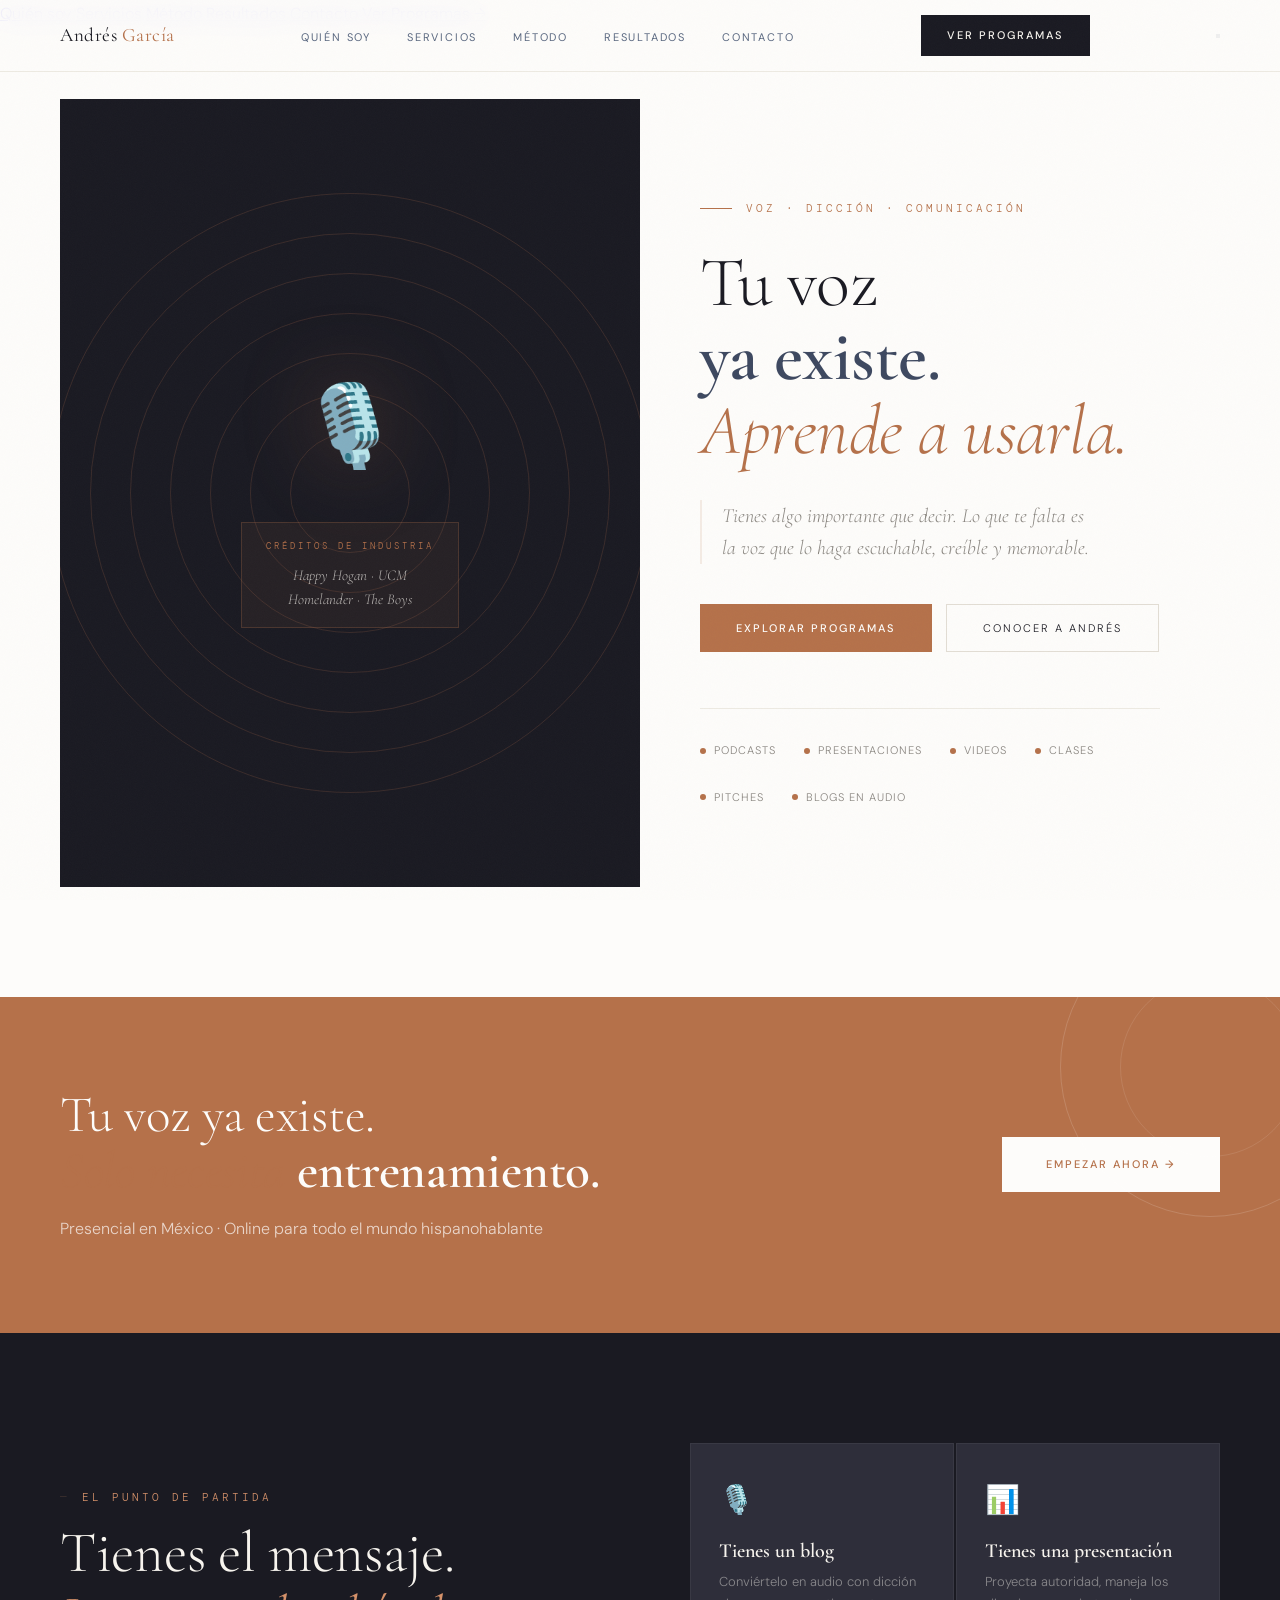
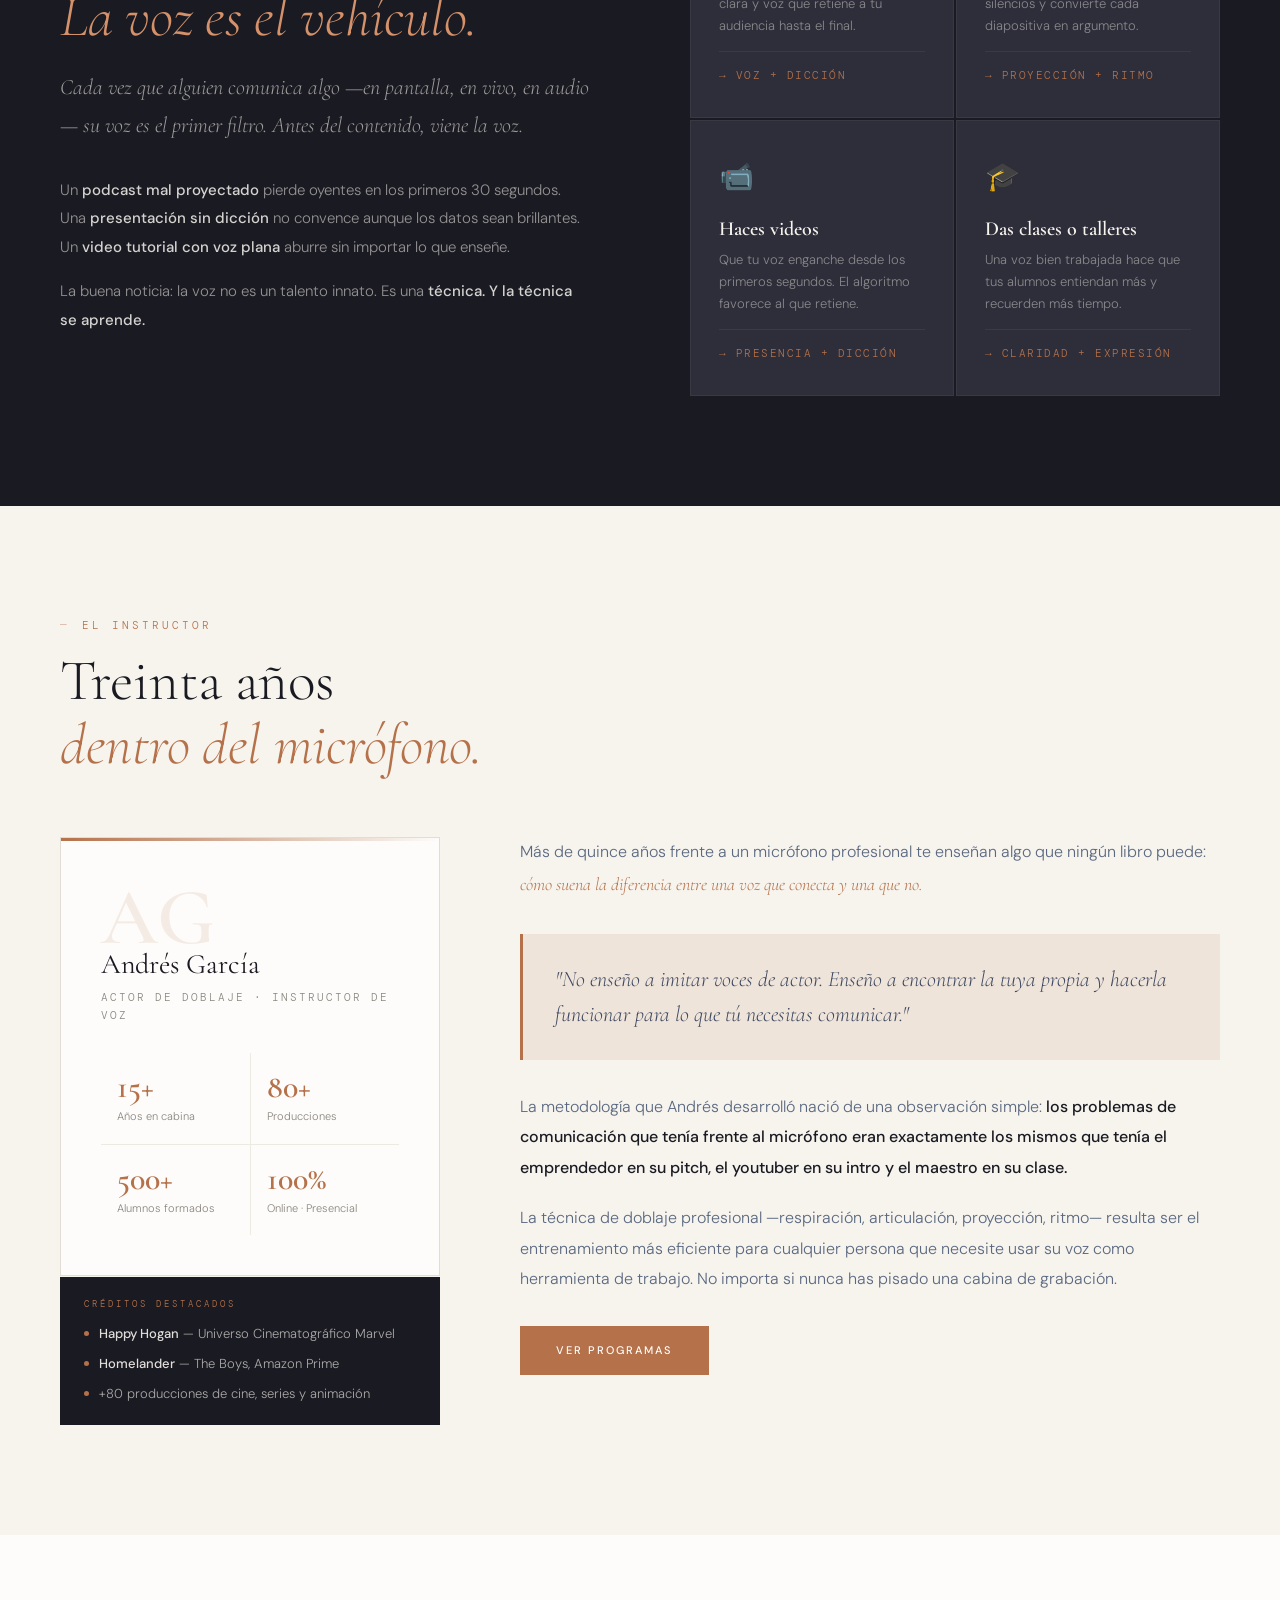
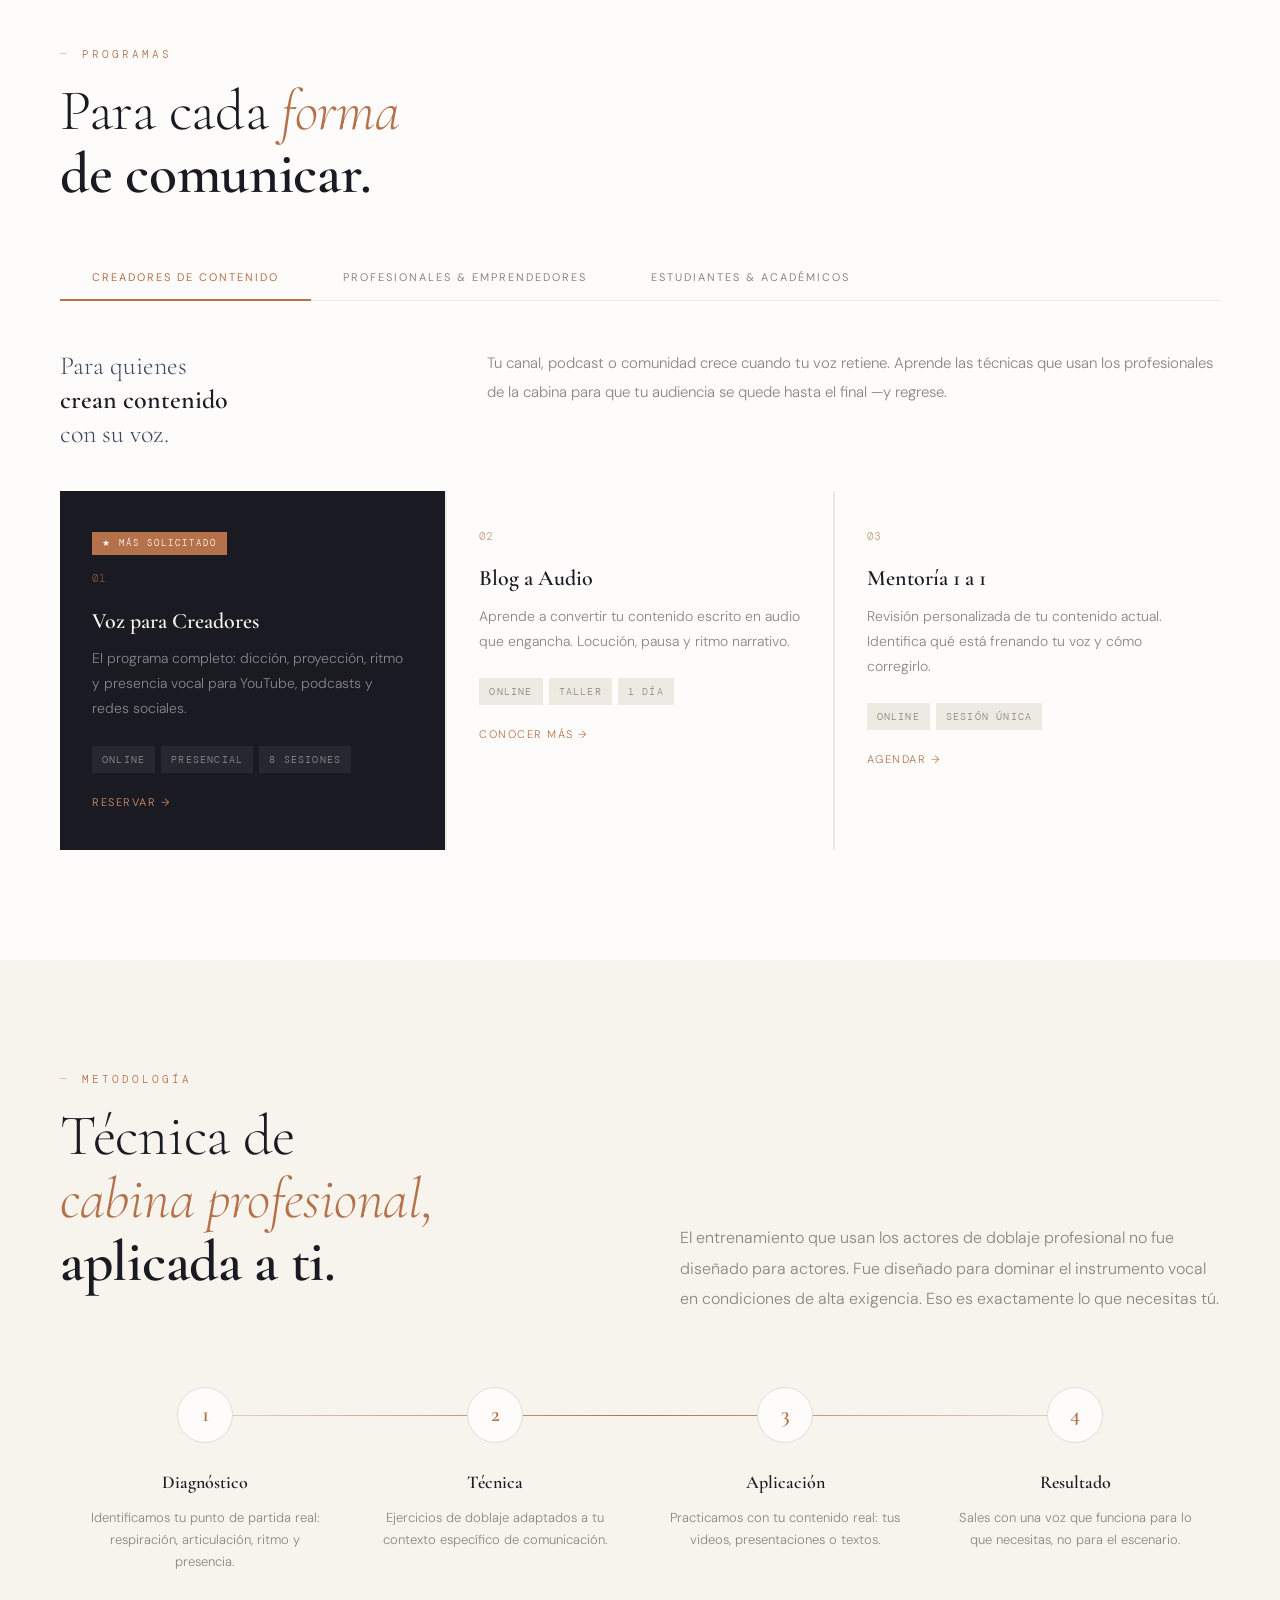
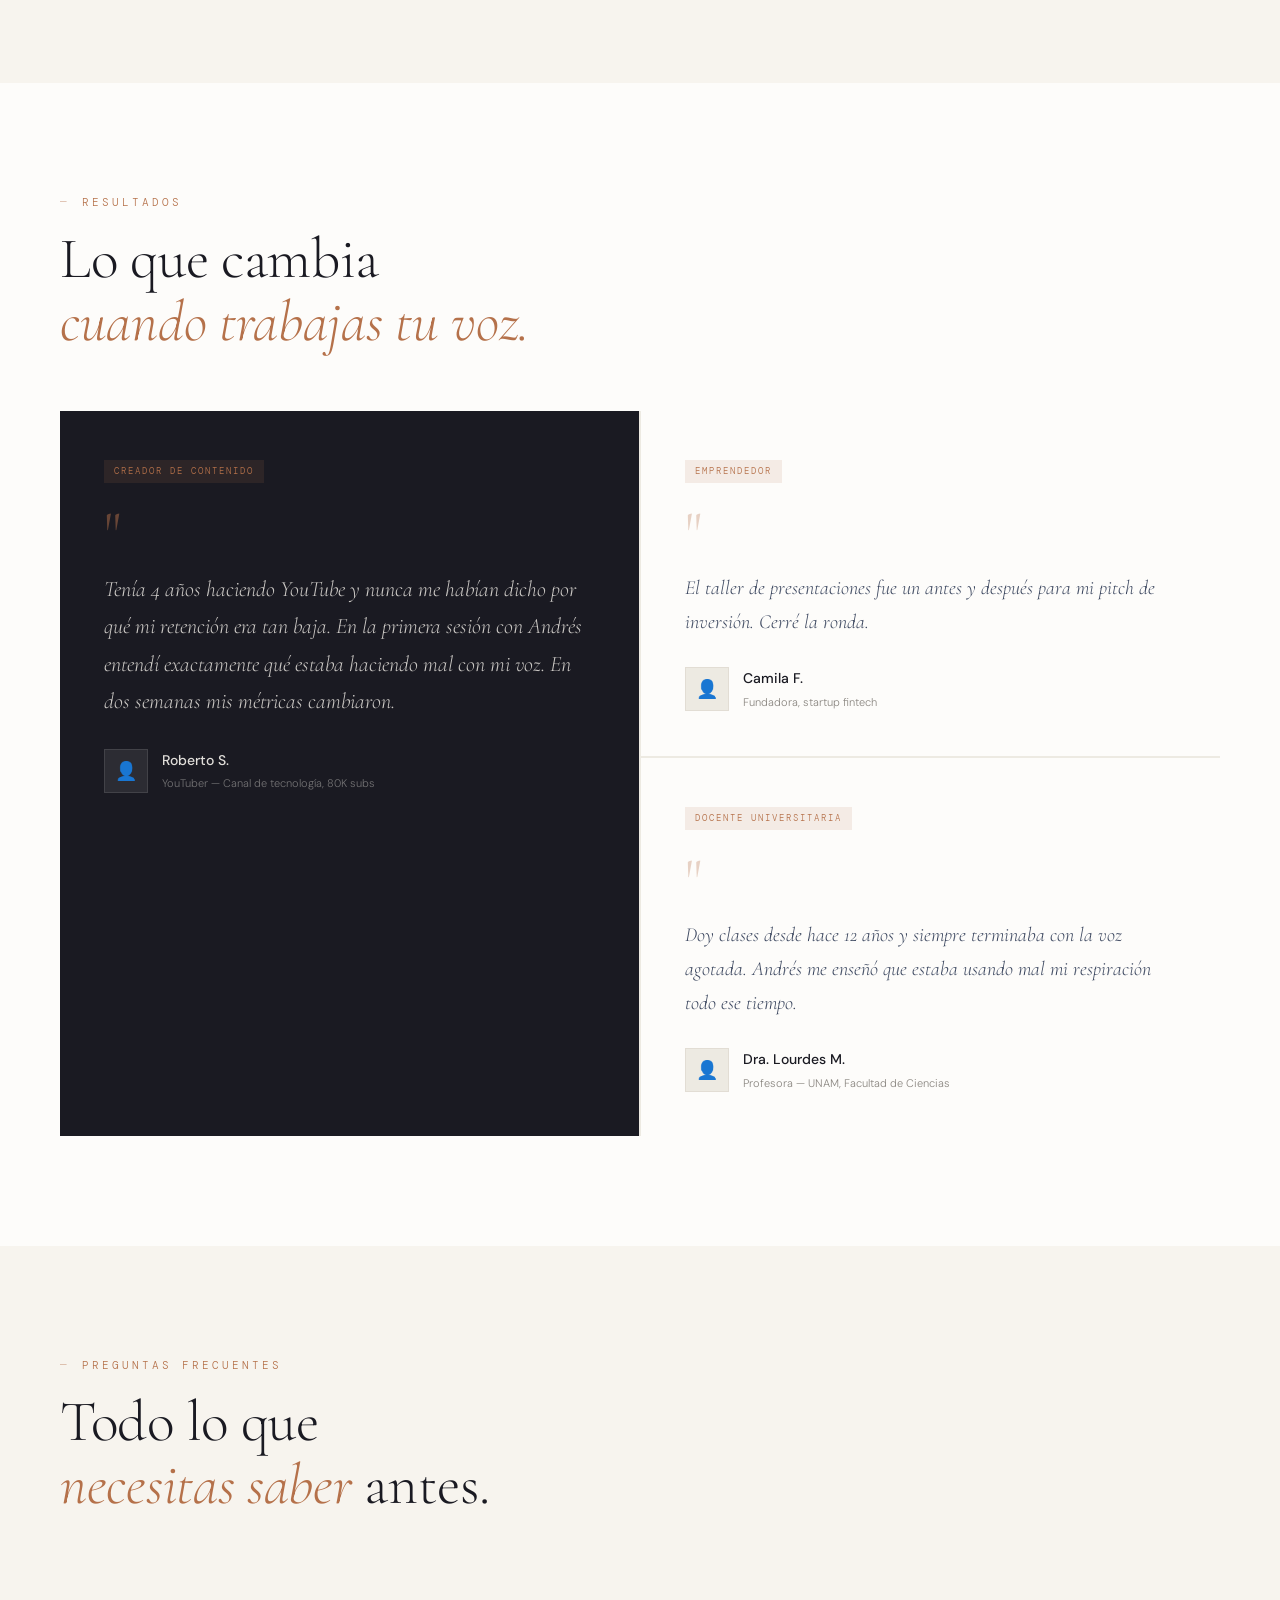
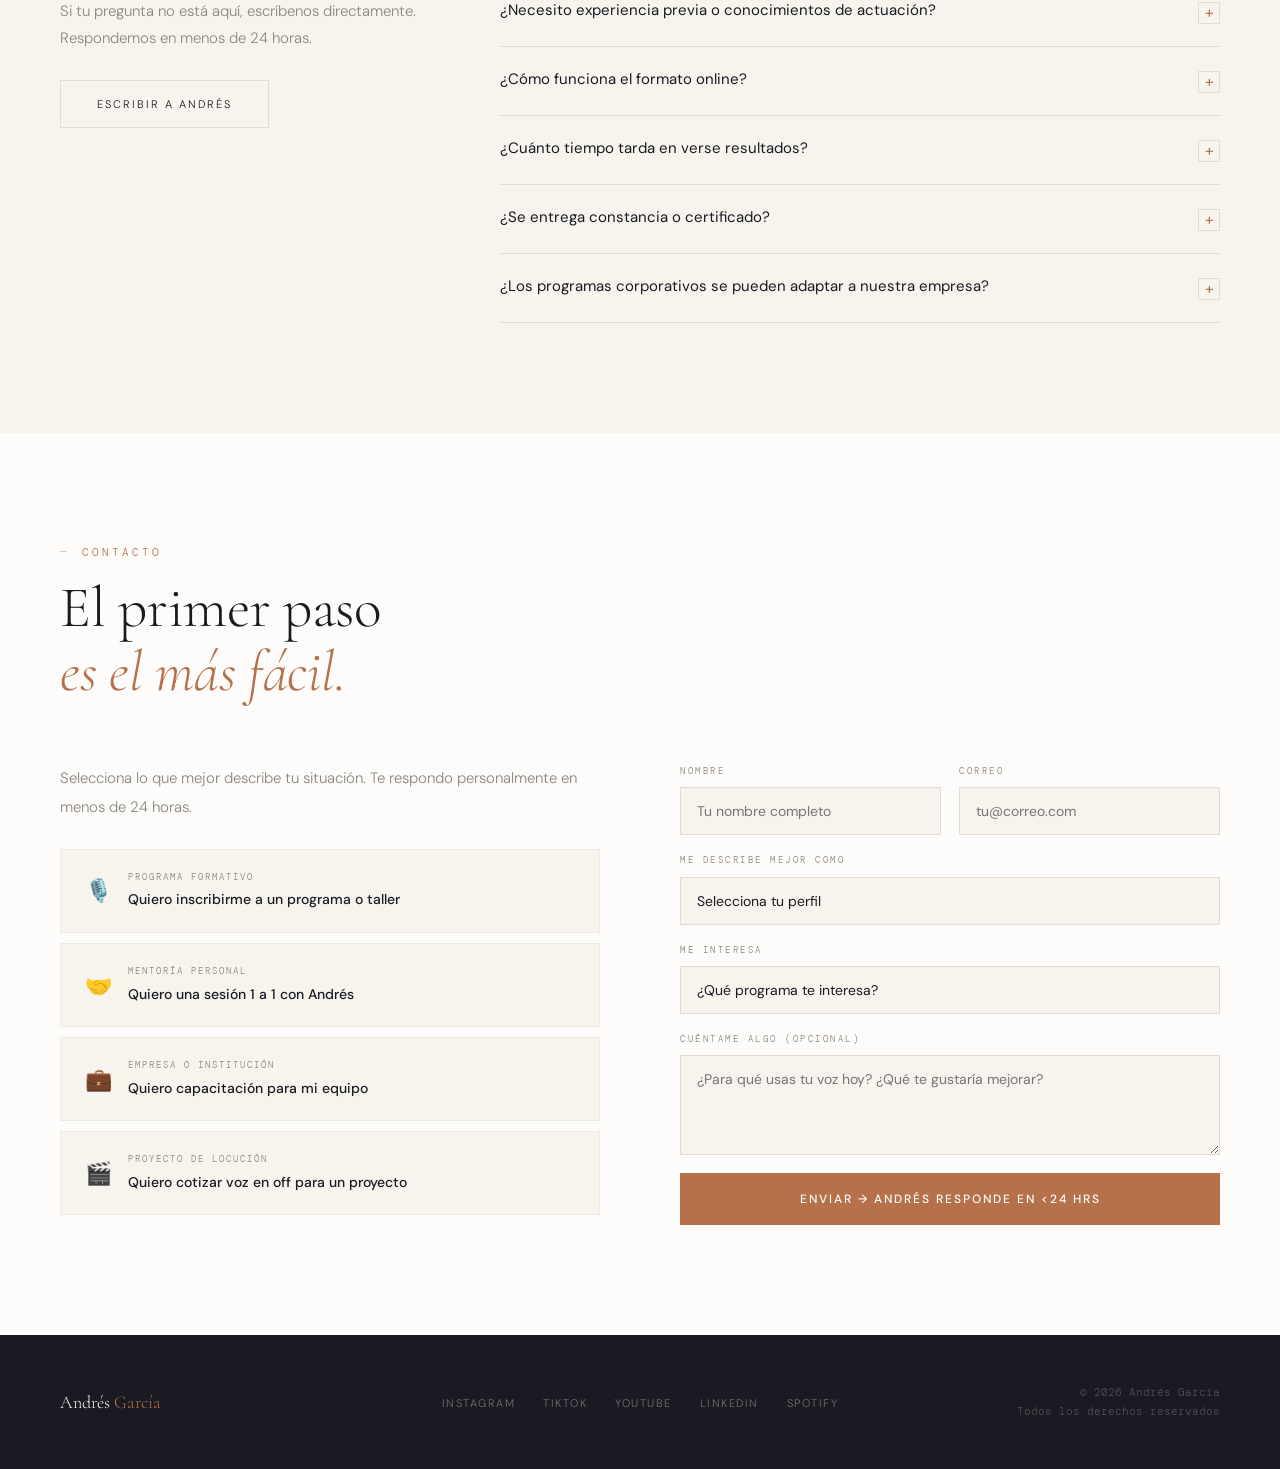
==== index.html @ 5f476f8a "Initial commit: basic structure for AG-Studio" ====
<!DOCTYPE html>
<html lang="es">
<head>
    <meta charset="UTF-8">
    <meta name="viewport" content="width=device-width, initial-scale=1.0">
    <title>Andrés García — Voz & Comunicación</title>
    <link rel="preconnect" href="https://fonts.googleapis.com">
    <link rel="stylesheet" href="Style/style.css">
    <link href="https://fonts.googleapis.com/css2?family=Cormorant+Garamond:ital,wght@0,300;0,400;0,600;1,300;1,400&family=DM+Sans:wght@300;400;500&family=DM+Mono:wght@400&display=swap" rel="stylesheet">
</head>
<body>

<!-- NAV -->
<nav id="main-nav">
  <a href="#" class="nav-name">Andrés <span>García</span></a>
  <ul class="nav-links">
    <li><a href="#quien">Quién soy</a></li>
    <li><a href="#servicios">Servicios</a></li>
    <li><a href="#metodo">Método</a></li>
    <li><a href="#testimonios">Resultados</a></li>
    <li><a href="#contacto">Contacto</a></li>
  </ul>
  <a href="#servicios" class="nav-cta">Ver Programas</a>
  <button class="nav-hamburger" id="hamburger" aria-label="Menú" onclick="toggleMenu()">
    <span></span><span></span><span></span>
  </button>
</nav>

<!-- MOBILE MENU -->
<div class="mobile-menu" id="mobile-menu">
  <a href="#quien"       onclick="closeMenu()">Quién soy</a>
  <a href="#servicios"   onclick="closeMenu()">Servicios</a>
  <a href="#metodo"      onclick="closeMenu()">Método</a>
  <a href="#testimonios" onclick="closeMenu()">Resultados</a>
  <a href="#contacto"    onclick="closeMenu()">Contacto</a>
  <a href="#servicios" class="m-cta" onclick="closeMenu()">Ver Programas →</a>
</div>

<!-- HERO -->
<section id="hero">
    <div class="hero-right">
        <div class="arc-container" id="arcs"></div>
        <div class="hero-mic">
            <span class="mic-symbol">🎙️</span>
            <div class="hero-credential">
                <span class="cred-label">Créditos de industria</span>
                <div class="cred-names">
                    Happy Hogan · UCM<br>
                    Homelander · The Boys
                </div>
            </div>
        </div>
    </div>
    
    <div class="hero-left">
      <div class="hero-eyebrow">Voz · Dicción · Comunicación</div>
      <h1>
        Tu voz<br>
        <strong>ya existe.</strong>
        <em>Aprende a usarla.</em>
      </h1>
      <p class="hero-tagline">
        Tienes algo importante que decir. Lo que te falta es la voz que lo haga escuchable, creíble y memorable.
      </p>
      <div class="hero-btns">
        <a href="#servicios" class="btn-primary">Explorar Programas</a>
        <a href="#quien" class="btn-outline">Conocer a Andrés</a>
      </div>
      <div class="use-strip">
        <div class="use-item"><div class="use-dot"></div><span class="use-text">Podcasts</span></div>
        <div class="use-item"><div class="use-dot"></div><span class="use-text">Presentaciones</span></div>
        <div class="use-item"><div class="use-dot"></div><span class="use-text">Videos</span></div>
        <div class="use-item"><div class="use-dot"></div><span class="use-text">Clases</span></div>
        <div class="use-item"><div class="use-dot"></div><span class="use-text">Pitches</span></div>
        <div class="use-item"><div class="use-dot"></div><span class="use-text">Blogs en audio</span></div>
      </div>
    </div>
</section>

<!-- CTA BAND -->
<div id="cta-band">
  <div class="cta-text">
    <h2>Tu voz ya existe.<br><em>Solo necesita</em> <strong>entrenamiento.</strong></h2>
    <p>Presencial en México · Online para todo el mundo hispanohablante</p>
  </div>
  <a href="#contacto" class="btn-white">Empezar Ahora →</a>
</div>

<!-- EL PROBLEMA -->
<section id="problema" class="reveal">
  <div>
    <div class="s-tag">El punto de partida</div>
    <h2>Tienes el mensaje.<br><em>La voz es el vehículo.</em></h2>
    <p class="problema-intro">Cada vez que alguien comunica algo —en pantalla, en vivo, en audio— su voz es el primer filtro. Antes del contenido, viene la voz.</p>
    <p class="problema-p">Un <strong>podcast mal proyectado</strong> pierde oyentes en los primeros 30 segundos. Una <strong>presentación sin dicción</strong> no convence aunque los datos sean brillantes. Un <strong>video tutorial con voz plana</strong> aburre sin importar lo que enseñe.</p>
    <p class="problema-p">La buena noticia: la voz no es un talento innato. Es una <strong>técnica. Y la técnica se aprende.</strong></p>
  </div>
  <div class="use-cases-grid">
    <div class="use-case">
      <span class="uc-icon">🎙️</span>
      <div class="uc-title">Tienes un blog</div>
      <p class="uc-desc">Conviértelo en audio con dicción clara y voz que retiene a tu audiencia hasta el final.</p>
      <div class="uc-need">→ Voz + Dicción</div>
    </div>
    <div class="use-case">
      <span class="uc-icon">📊</span>
      <div class="uc-title">Tienes una presentación</div>
      <p class="uc-desc">Proyecta autoridad, maneja los silencios y convierte cada diapositiva en argumento.</p>
      <div class="uc-need">→ Proyección + Ritmo</div>
    </div>
    <div class="use-case">
      <span class="uc-icon">📹</span>
      <div class="uc-title">Haces videos</div>
      <p class="uc-desc">Que tu voz enganche desde los primeros segundos. El algoritmo favorece al que retiene.</p>
      <div class="uc-need">→ Presencia + Dicción</div>
    </div>
    <div class="use-case">
      <span class="uc-icon">🎓</span>
      <div class="uc-title">Das clases o talleres</div>
      <p class="uc-desc">Una voz bien trabajada hace que tus alumnos entiendan más y recuerden más tiempo.</p>
      <div class="uc-need">→ Claridad + Expresión</div>
    </div>
  </div>
</section>

<!-- QUIÉN ES -->
<section id="quien" class="reveal">
  <div class="s-tag">El instructor</div>
  <h2>Treinta años<br><em>dentro del micrófono.</em></h2>
  <div class="quien-grid">
    <div>
      <div class="quien-card">
        <div class="quien-initial">AG</div>
        <div class="quien-name">Andrés García</div>
        <div class="quien-title">Actor de Doblaje · Instructor de Voz</div>
        <div class="quien-stats">
          <div class="qs">
            <div class="qs-num">15+</div>
            <div class="qs-label">Años en cabina</div>
          </div>
          <div class="qs">
            <div class="qs-num">80+</div>
            <div class="qs-label">Producciones</div>
          </div>
          <div class="qs">
            <div class="qs-num">500+</div>
            <div class="qs-label">Alumnos formados</div>
          </div>
          <div class="qs">
            <div class="qs-num">100%</div>
            <div class="qs-label">Online · Presencial</div>
          </div>
        </div>
      </div>
      <div class="cred-box">
        <div class="cb-label">Créditos destacados</div>
        <div class="cb-items">
          <div class="cb-item">
            <div class="cb-dot"></div>
            <div class="cb-text"><strong>Happy Hogan</strong> — Universo Cinematográfico Marvel</div>
          </div>
          <div class="cb-item">
            <div class="cb-dot"></div>
            <div class="cb-text"><strong>Homelander</strong> — The Boys, Amazon Prime</div>
          </div>
          <div class="cb-item">
            <div class="cb-dot"></div>
            <div class="cb-text">+80 producciones de cine, series y animación</div>
          </div>
        </div>
      </div>
    </div>

    <div class="quien-bio">
      <p>
        Más de quince años frente a un micrófono profesional te enseñan algo que ningún libro puede: <em>cómo suena la diferencia entre una voz que conecta y una que no.</em>
      </p>
      <div class="quien-pull">
        "No enseño a imitar voces de actor. Enseño a encontrar la tuya propia y hacerla funcionar para lo que tú necesitas comunicar."
      </div>
      <p>
        La metodología que Andrés desarrolló nació de una observación simple: <strong>los problemas de comunicación que tenía frente al micrófono eran exactamente los mismos que tenía el emprendedor en su pitch, el youtuber en su intro y el maestro en su clase.</strong>
      </p>
      <p>
        La técnica de doblaje profesional —respiración, articulación, proyección, ritmo— resulta ser el entrenamiento más eficiente para cualquier persona que necesite usar su voz como herramienta de trabajo. No importa si nunca has pisado una cabina de grabación.
      </p>
      <a href="#servicios" class="btn-primary" style="margin-top:12px;">Ver Programas</a>
    </div>
  </div>
</section>

<!-- SERVICIOS -->
<section id="servicios" class="reveal">
  <div class="s-tag">Programas</div>
  <h2>Para cada <em>forma</em><br><strong>de comunicar.</strong></h2>

  <div class="audience-nav">
    <button class="an-btn active" onclick="switchAudience('creadores', this)">Creadores de Contenido</button>
    <button class="an-btn" onclick="switchAudience('profesionales', this)">Profesionales &amp; Emprendedores</button>
    <button class="an-btn" onclick="switchAudience('academicos', this)">Estudiantes &amp; Académicos</button>
  </div>

  <!-- CREADORES -->
  <div class="audience-panel active" id="panel-creadores">
    <div class="panel-intro">
      <div class="pi-head">Para quienes<br><strong>crean contenido</strong><br>con su voz.</div>
      <p class="pi-desc">Tu canal, podcast o comunidad crece cuando tu voz retiene. Aprende las técnicas que usan los profesionales de la cabina para que tu audiencia se quede hasta el final —y regrese.</p>
    </div>
    <div class="services-grid">
      <div class="svc-card featured">
        <div class="svc-badge">★ Más solicitado</div>
        <div class="svc-num">01</div>
        <div class="svc-name">Voz para Creadores</div>
        <p class="svc-desc">El programa completo: dicción, proyección, ritmo y presencia vocal para YouTube, podcasts y redes sociales.</p>
        <div class="svc-tags">
          <span class="svc-tag">Online</span>
          <span class="svc-tag">Presencial</span>
          <span class="svc-tag">8 sesiones</span>
        </div>
        <a href="#contacto" class="svc-link">Reservar →</a>
      </div>
      <div class="svc-card">
        <div class="svc-num">02</div>
        <div class="svc-name">Blog a Audio</div>
        <p class="svc-desc">Aprende a convertir tu contenido escrito en audio que engancha. Locución, pausa y ritmo narrativo.</p>
        <div class="svc-tags">
          <span class="svc-tag">Online</span>
          <span class="svc-tag">Taller</span>
          <span class="svc-tag">1 día</span>
        </div>
        <a href="#contacto" class="svc-link">Conocer más →</a>
      </div>
      <div class="svc-card">
        <div class="svc-num">03</div>
        <div class="svc-name">Mentoría 1 a 1</div>
        <p class="svc-desc">Revisión personalizada de tu contenido actual. Identifica qué está frenando tu voz y cómo corregirlo.</p>
        <div class="svc-tags">
          <span class="svc-tag">Online</span>
          <span class="svc-tag">Sesión única</span>
        </div>
        <a href="#contacto" class="svc-link">Agendar →</a>
      </div>
    </div>
  </div>

  <!-- PROFESIONALES -->
  <div class="audience-panel" id="panel-profesionales">
    <div class="panel-intro">
      <div class="pi-head">Para quienes<br><strong>venden, presentan</strong><br>y lideran.</div>
      <p class="pi-desc">Tu voz es tu marca personal más poderosa. En un pitch, una negociación o una presentación de alto impacto, la forma en que suenas puede ser tan decisiva como lo que dices.</p>
    </div>
    <div class="services-grid">
      <div class="svc-card featured">
        <div class="svc-badge">★ Más solicitado</div>
        <div class="svc-num">01</div>
        <div class="svc-name">Voz de Impacto</div>
        <p class="svc-desc">Presentaciones, pitches y negociaciones. Autoridad, claridad y persuasión vocal para profesionistas.</p>
        <div class="svc-tags">
          <span class="svc-tag">Online</span>
          <span class="svc-tag">Presencial</span>
          <span class="svc-tag">6 sesiones</span>
        </div>
        <a href="#contacto" class="svc-link">Reservar →</a>
      </div>
      <div class="svc-card">
        <div class="svc-num">02</div>
        <div class="svc-name">Capacitación Corporativa</div>
        <p class="svc-desc">Talleres para equipos de ventas, liderazgo o atención a clientes. Formato personalizado por empresa.</p>
        <div class="svc-tags">
          <span class="svc-tag">Presencial</span>
          <span class="svc-tag">Equipos</span>
          <span class="svc-tag">A la medida</span>
        </div>
        <a href="#contacto" class="svc-link">Cotizar →</a>
      </div>
      <div class="svc-card">
        <div class="svc-num">03</div>
        <div class="svc-name">Mentoría Ejecutiva</div>
        <p class="svc-desc">Sesiones privadas para refinar tu presencia vocal en entornos de alta exigencia profesional.</p>
        <div class="svc-tags">
          <span class="svc-tag">Online</span>
          <span class="svc-tag">Presencial</span>
          <span class="svc-tag">Personalizado</span>
        </div>
        <a href="#contacto" class="svc-link">Agendar →</a>
      </div>
    </div>
  </div>

  <!-- ACADÉMICOS -->
  <div class="audience-panel" id="panel-academicos">
    <div class="panel-intro">
      <div class="pi-head">Para quienes<br><strong>enseñan, exponen</strong><br>y aprenden.</div>
      <p class="pi-desc">Que tu voz trabaje a tu favor cuando presentas una tesis, das una clase o defiendes un proyecto. La claridad vocal no es un accesorio —es parte de tu argumento.</p>
    </div>
    <div class="services-grid">
      <div class="svc-card featured">
        <div class="svc-badge">★ Más solicitado</div>
        <div class="svc-num">01</div>
        <div class="svc-name">Voz para Exposiciones</div>
        <p class="svc-desc">Dicción, ritmo y manejo del nerviosismo escénico. Para estudiantes que necesitan sonar tan bien como piensan.</p>
        <div class="svc-tags">
          <span class="svc-tag">Online</span>
          <span class="svc-tag">Taller</span>
          <span class="svc-tag">Intensivo</span>
        </div>
        <a href="#contacto" class="svc-link">Reservar →</a>
      </div>
      <div class="svc-card">
        <div class="svc-num">02</div>
        <div class="svc-name">Voz Docente</div>
        <p class="svc-desc">Para maestros y profesores que quieren mantener la atención del grupo con menos esfuerzo vocal.</p>
        <div class="svc-tags">
          <span class="svc-tag">Online</span>
          <span class="svc-tag">Presencial</span>
          <span class="svc-tag">4 sesiones</span>
        </div>
        <a href="#contacto" class="svc-link">Conocer más →</a>
      </div>
      <div class="svc-card">
        <div class="svc-num">03</div>
        <div class="svc-name">Mentoría de Tesis</div>
        <p class="svc-desc">Preparación específica para la defensa oral de tu trabajo. Una sesión enfocada antes del gran día.</p>
        <div class="svc-tags">
          <span class="svc-tag">Online</span>
          <span class="svc-tag">Sesión única</span>
        </div>
        <a href="#contacto" class="svc-link">Agendar →</a>
      </div>
    </div>
  </div>
</section>

<!-- MÉTODO -->
<section id="metodo" class="reveal">
  <div class="metodo-intro">
    <div>
      <div class="s-tag">Metodología</div>
      <h2>Técnica de<br><em>cabina profesional,</em><br><strong>aplicada a ti.</strong></h2>
    </div>
    <p class="metodo-desc">El entrenamiento que usan los actores de doblaje profesional no fue diseñado para actores. Fue diseñado para dominar el instrumento vocal en condiciones de alta exigencia. Eso es exactamente lo que necesitas tú.</p>
  </div>
  <div class="steps-row">
    <div class="step">
      <div class="step-num">1</div>
      <div class="step-title">Diagnóstico</div>
      <p class="step-desc">Identificamos tu punto de partida real: respiración, articulación, ritmo y presencia.</p>
    </div>
    <div class="step">
      <div class="step-num">2</div>
      <div class="step-title">Técnica</div>
      <p class="step-desc">Ejercicios de doblaje adaptados a tu contexto específico de comunicación.</p>
    </div>
    <div class="step">
      <div class="step-num">3</div>
      <div class="step-title">Aplicación</div>
      <p class="step-desc">Practicamos con tu contenido real: tus videos, presentaciones o textos.</p>
    </div>
    <div class="step">
      <div class="step-num">4</div>
      <div class="step-title">Resultado</div>
      <p class="step-desc">Sales con una voz que funciona para lo que necesitas, no para el escenario.</p>
    </div>
  </div>
</section>

<!-- TESTIMONIOS -->
<section id="testimonios" class="reveal">
  <div class="s-tag">Resultados</div>
  <h2>Lo que cambia<br><em>cuando trabajas tu voz.</em></h2>
  <div class="testi-layout">
    <div class="testi-card">
      <span class="testi-context">Creador de contenido</span>
      <div class="testi-mark">"</div>
      <p class="testi-q">Tenía 4 años haciendo YouTube y nunca me habían dicho por qué mi retención era tan baja. En la primera sesión con Andrés entendí exactamente qué estaba haciendo mal con mi voz. En dos semanas mis métricas cambiaron.</p>
      <div class="testi-author">
        <div class="testi-av">👤</div>
        <div>
          <div class="testi-name">Roberto S.</div>
          <div class="testi-role">YouTuber — Canal de tecnología, 80K subs</div>
        </div>
      </div>
    </div>
    <div class="testi-card">
      <span class="testi-context">Emprendedor</span>
      <div class="testi-mark">"</div>
      <p class="testi-q">El taller de presentaciones fue un antes y después para mi pitch de inversión. Cerré la ronda.</p>
      <div class="testi-author">
        <div class="testi-av">👤</div>
        <div>
          <div class="testi-name">Camila F.</div>
          <div class="testi-role">Fundadora, startup fintech</div>
        </div>
      </div>
    </div>
    <div class="testi-card">
      <span class="testi-context">Docente universitaria</span>
      <div class="testi-mark">"</div>
      <p class="testi-q">Doy clases desde hace 12 años y siempre terminaba con la voz agotada. Andrés me enseñó que estaba usando mal mi respiración todo ese tiempo.</p>
      <div class="testi-author">
        <div class="testi-av">👤</div>
        <div>
          <div class="testi-name">Dra. Lourdes M.</div>
          <div class="testi-role">Profesora — UNAM, Facultad de Ciencias</div>
        </div>
      </div>
    </div>
  </div>
</section>

<!-- FAQ -->
<section id="faq" class="reveal">
  <div class="s-tag">Preguntas frecuentes</div>
  <h2>Todo lo que<br><em>necesitas saber</em> antes.</h2>
  <div class="faq-wrap">
    <div class="faq-aside">
      <p>Si tu pregunta no está aquí, escríbenos directamente. Respondemos en menos de 24 horas.</p>
      <a href="#contacto" class="btn-outline">Escribir a Andrés</a>
    </div>
    <div>
      <div class="faq-item">
        <button class="faq-q" onclick="toggleFaq(this)">¿Necesito experiencia previa o conocimientos de actuación?<span class="faq-icon">+</span></button>
        <div class="faq-a">No. Los programas están diseñados para personas que nunca han trabajado su voz de forma profesional. El punto de partida es tu voz tal como es hoy, con tus hábitos actuales.</div>
      </div>
      <div class="faq-item">
        <button class="faq-q" onclick="toggleFaq(this)">¿Cómo funciona el formato online?<span class="faq-icon">+</span></button>
        <div class="faq-a">Las sesiones online se realizan por videollamada. Solo necesitas micrófono (el de tu laptop o audífonos funciona para empezar), cámara y buena conexión. Se graba cada sesión para que puedas revisarla después.</div>
      </div>
      <div class="faq-item">
        <button class="faq-q" onclick="toggleFaq(this)">¿Cuánto tiempo tarda en verse resultados?<span class="faq-icon">+</span></button>
        <div class="faq-a">La mayoría de los alumnos reporta cambios perceptibles desde la primera o segunda sesión. Los resultados consolidados —cambios de hábito que se mantienen solos— generalmente llegan entre la cuarta y sexta sesión.</div>
      </div>
      <div class="faq-item">
        <button class="faq-q" onclick="toggleFaq(this)">¿Se entrega constancia o certificado?<span class="faq-icon">+</span></button>
        <div class="faq-a">Sí. Al completar cualquier programa recibes una constancia digital con firma de Andrés, descripción del contenido y horas de formación. Válida para incluir en LinkedIn o tu portafolio profesional.</div>
      </div>
      <div class="faq-item">
        <button class="faq-q" onclick="toggleFaq(this)">¿Los programas corporativos se pueden adaptar a nuestra empresa?<span class="faq-icon">+</span></button>
        <div class="faq-a">Sí, totalmente. El formato corporativo se diseña a la medida del equipo, su industria y sus objetivos específicos de comunicación. La cotización incluye diagnóstico previo sin costo.</div>
      </div>
    </div>
  </div>
</section>

<!-- CONTACTO -->
<section id="contacto" class="reveal">
  <div class="s-tag">Contacto</div>
  <h2>El primer paso<br><em>es el más fácil.</em></h2>
  <div class="contact-wrap">
    <div>
      <p style="color:var(--muted); font-size:15px; margin-bottom:28px; line-height:1.9;">
        Selecciona lo que mejor describe tu situación. Te respondo personalmente en menos de 24 horas.
      </p>
      <div class="contact-paths">
        <a href="#" class="cp-item">
          <span class="cp-icon">🎙️</span>
          <div>
            <div class="cp-label">Programa formativo</div>
            <div class="cp-title">Quiero inscribirme a un programa o taller</div>
          </div>
        </a>
        <a href="#" class="cp-item">
          <span class="cp-icon">🤝</span>
          <div>
            <div class="cp-label">Mentoría personal</div>
            <div class="cp-title">Quiero una sesión 1 a 1 con Andrés</div>
          </div>
        </a>
        <a href="#" class="cp-item">
          <span class="cp-icon">💼</span>
          <div>
            <div class="cp-label">Empresa o institución</div>
            <div class="cp-title">Quiero capacitación para mi equipo</div>
          </div>
        </a>
        <a href="#" class="cp-item">
          <span class="cp-icon">🎬</span>
          <div>
            <div class="cp-label">Proyecto de locución</div>
            <div class="cp-title">Quiero cotizar voz en off para un proyecto</div>
          </div>
        </a>
      </div>
    </div>
    <form class="contact-form" onsubmit="return false">
      <div class="cf-row">
        <div class="cf-group">
          <label class="cf-label">Nombre</label>
          <input type="text" placeholder="Tu nombre completo">
        </div>
        <div class="cf-group">
          <label class="cf-label">Correo</label>
          <input type="email" placeholder="tu@correo.com">
        </div>
      </div>
      <div class="cf-group">
        <label class="cf-label">Me describe mejor como</label>
        <select>
          <option value="">Selecciona tu perfil</option>
          <option>Creador de contenido (YouTube, podcast, redes)</option>
          <option>Emprendedor / Profesionista</option>
          <option>Ejecutivo o líder de equipo</option>
          <option>Estudiante o académico</option>
          <option>Docente o instructor</option>
          <option>Empresa (capacitación corporativa)</option>
          <option>Otro</option>
        </select>
      </div>
      <div class="cf-group">
        <label class="cf-label">Me interesa</label>
        <select>
          <option value="">¿Qué programa te interesa?</option>
          <option>Programa Voz para Creadores</option>
          <option>Programa Voz de Impacto (Profesionales)</option>
          <option>Taller Blog a Audio</option>
          <option>Mentoría 1 a 1</option>
          <option>Capacitación Corporativa</option>
          <option>Locución / Voz en off</option>
          <option>Aún no lo tengo claro, quiero orientación</option>
        </select>
      </div>
      <div class="cf-group">
        <label class="cf-label">Cuéntame algo (opcional)</label>
        <textarea placeholder="¿Para qué usas tu voz hoy? ¿Qué te gustaría mejorar?"></textarea>
      </div>
      <button type="submit" class="btn-primary" style="width:100%; padding:18px; font-size:12px;">
        Enviar → Andrés responde en &lt;24 hrs
      </button>
    </form>
  </div>
</section>

<!-- FOOTER -->
<footer>
  <div class="ft-name">Andrés <span>García</span></div>
  <ul class="ft-links">
    <li><a href="#">Instagram</a></li>
    <li><a href="#">TikTok</a></li>
    <li><a href="#">YouTube</a></li>
    <li><a href="#">LinkedIn</a></li>
    <li><a href="#">Spotify</a></li>
  </ul>
  <div class="ft-right">© 2026 Andrés García<br>Todos los derechos reservados</div>
</footer>

<script>
// ── CONCENTRIC ARCS ──
const arcsEl = document.getElementById('arcs');
for (let i = 0; i < 7; i++) {
  const arc = document.createElement('div');
  arc.className = 'arc';
  const s = 120 + i * 80;
  arc.style.cssText = `width:${s}px;height:${s}px;animation-delay:${i * 0.4}s;`;
  arcsEl.appendChild(arc);
}

// ── NAV SCROLL ──
window.addEventListener('scroll', () => {
  document.getElementById('main-nav').classList.toggle('scrolled', scrollY > 40);
});

// ── AUDIENCE TABS ──
function switchAudience(id, btn) {
  document.querySelectorAll('.an-btn').forEach(b => b.classList.remove('active'));
  document.querySelectorAll('.audience-panel').forEach(p => p.classList.remove('active'));
  btn.classList.add('active');
  document.getElementById('panel-' + id).classList.add('active');
}

// ── FAQ ──
function toggleFaq(btn) {
  const item = btn.parentElement;
  const isOpen = item.classList.contains('open');
  document.querySelectorAll('.faq-item').forEach(i => i.classList.remove('open'));
  if (!isOpen) item.classList.add('open');
}

// ── SCROLL REVEAL ──
const observer = new IntersectionObserver(entries => {
  entries.forEach(e => { if (e.isIntersecting) e.target.classList.add('visible'); });
}, { threshold: 0.08 });
document.querySelectorAll('.reveal').forEach(el => observer.observe(el));

// ── MOBILE MENU ──
function toggleMenu() {
  const menu = document.getElementById('mobile-menu');
  const btn  = document.getElementById('hamburger');
  menu.classList.toggle('open');
  btn.classList.toggle('open');
  document.body.style.overflow = menu.classList.contains('open') ? 'hidden' : '';
}
function closeMenu() {
  document.getElementById('mobile-menu').classList.remove('open');
  document.getElementById('hamburger').classList.remove('open');
  document.body.style.overflow = '';
}
// Close menu on resize to desktop
window.addEventListener('resize', () => {
  if (window.innerWidth > 768) closeMenu();
});
</script>
</body>
</html>
---- Style/style.css ----
:root {
  --ink:     #1A1A22;
  --ink-2:   #2E2E3A;
  --slate:   #3D4860;
  --slate-l: #5A6880;
  --copper:  #B5714A;
  --copper-l:#D4916A;
  --copper-dim: rgba(181,113,74,0.12);
  --cream:   #F7F4EE;
  --cream-2: #EDEAE2;
  --cream-3: #E2DDD4;
  --muted:   #8A8680;
  --white:   #FDFCFA;
  --fs-xs:   11px;
  --fs-sm:   13px;
  --fs-base: 16px;
  --fs-lg:   20px;
  --fs-xl:   28px;
}

*, *::before, *::after { box-sizing: border-box; margin: 0; padding: 0; }
html { scroll-behavior: smooth; font-size: 16px; }

body {
  background: var(--white);
  color: var(--ink);
  font-family: 'DM Sans', sans-serif;
  font-weight: 300;
  line-height: 1.7;
  overflow-x: hidden;
}

/* ── GRAIN OVERLAY ── */
body::before {
  content: '';
  position: fixed; inset: 0; z-index: 999;
  pointer-events: none;
  opacity: 0.025;
  background-image: url("data:image/svg+xml,%3Csvg viewBox='0 0 256 256' xmlns='http://www.w3.org/2000/svg'%3E%3Cfilter id='noise'%3E%3CfeTurbulence type='fractalNoise' baseFrequency='0.9' numOctaves='4' stitchTiles='stitch'/%3E%3C/filter%3E%3Crect width='100%25' height='100%25' filter='url(%23noise)'/%3E%3C/svg%3E");
  background-size: 200px;
}

/* ── NAV ── */
nav {
  position: fixed; top: 0; left: 0; right: 0; z-index: 100;
  padding: 0 60px;
  height: 72px;
  display: flex; align-items: center; justify-content: space-between;
  background: rgba(253,252,250,0.92);
  backdrop-filter: blur(12px);
  border-bottom: 1px solid var(--cream-2);
  transition: box-shadow 0.3s;
}
nav.scrolled { box-shadow: 0 2px 24px rgba(26,26,34,0.06); }

.nav-name {
  font-family: 'Cormorant Garamond', serif;
  font-size: 19px; font-weight: 400;
  letter-spacing: 0.5px;
  color: var(--ink); text-decoration: none;
}
.nav-name span { color: var(--copper); }

.nav-links { display: flex; gap: 36px; list-style: none; }
.nav-links a {
  text-decoration: none; color: var(--slate-l);
  font-size: var(--fs-xs); letter-spacing: 1.8px; text-transform: uppercase;
  font-weight: 400; transition: color 0.25s;
}
.nav-links a:hover { color: var(--copper); }

.nav-cta {
  background: var(--ink); color: var(--cream);
  padding: 11px 26px; text-decoration: none;
  font-size: var(--fs-xs); letter-spacing: 2px; text-transform: uppercase;
  font-weight: 500; transition: background 0.25s, transform 0.2s;
  font-family: 'DM Sans', sans-serif;
}
.nav-cta:hover { background: var(--slate); transform: translateY(-1px); }

/* ── HERO ── */
#hero {
  min-height: 100vh;
  display: grid; grid-template-columns: 1fr 1fr;
  padding-top: 72px;
  position: relative; overflow: hidden;
}

.hero-left {
  padding: 100px 60px 80px;
  display: flex; flex-direction: column; justify-content: center;
  position: relative; z-index: 2;
}

.hero-right {
  background: var(--ink);
  position: relative; overflow: hidden;
  display: flex; align-items: center; justify-content: center;
}

/* Animated concentric arcs representing sound waves */
.arc-container {
  position: absolute; inset: 0;
  display: flex; align-items: center; justify-content: center;
  overflow: hidden;
}
.arc {
  position: absolute;
  border: 1px solid rgba(181,113,74,0.2);
  border-radius: 50%;
  animation: arcPulse 3s ease-in-out infinite;
}
@keyframes arcPulse {
  0%, 100% { opacity: 0.15; transform: scale(1); }
  50%       { opacity: 0.4;  transform: scale(1.03); }
}

.hero-mic {
  position: relative; z-index: 2;
  text-align: center;
}
.mic-symbol {
  font-size: 80px; display: block;
  filter: drop-shadow(0 0 40px rgba(181,113,74,0.3));
  animation: float 4s ease-in-out infinite;
}
@keyframes float {
  0%, 100% { transform: translateY(0); }
  50%       { transform: translateY(-10px); }
}

.hero-credential {
  margin-top: 28px; padding: 16px 24px;
  border: 1px solid rgba(181,113,74,0.25);
  background: rgba(181,113,74,0.08);
  text-align: center;
}
.cred-label {
  font-size: 9px; letter-spacing: 3px; text-transform: uppercase;
  color: var(--copper); display: block; margin-bottom: 8px;
  font-family: 'DM Mono', monospace;
}
.cred-names {
  font-family: 'Cormorant Garamond', serif;
  font-size: 15px; font-style: italic;
  color: rgba(247,244,238,0.7); line-height: 1.6;
}

.hero-eyebrow {
  font-size: var(--fs-xs); letter-spacing: 3px; text-transform: uppercase;
  color: var(--copper); margin-bottom: 28px;
  display: flex; align-items: center; gap: 14px;
  font-family: 'DM Mono', monospace;
}
.hero-eyebrow::before {
  content: ''; width: 32px; height: 1px; background: var(--copper);
}

h1 {
  font-family: 'Cormorant Garamond', serif;
  font-size: clamp(48px, 5.5vw, 80px);
  font-weight: 300; line-height: 1.05;
  letter-spacing: -0.5px;
  margin-bottom: 8px;
}
h1 strong {
  font-weight: 600; display: block;
  color: var(--slate);
}
h1 em {
  font-style: italic; color: var(--copper);
  display: block;
}

.hero-tagline {
  font-family: 'Cormorant Garamond', serif;
  font-size: 20px; font-style: italic;
  color: var(--muted); margin: 24px 0 40px;
  line-height: 1.6; max-width: 400px;
  border-left: 2px solid var(--copper-dim);
  padding-left: 20px;
}

.hero-btns { display: flex; gap: 14px; flex-wrap: wrap; }
.btn-primary {
  background: var(--copper); color: var(--white);
  padding: 15px 36px; border: none; cursor: pointer;
  font-family: 'DM Sans', sans-serif;
  font-size: var(--fs-xs); font-weight: 500;
  letter-spacing: 2px; text-transform: uppercase;
  text-decoration: none; display: inline-block;
  transition: background 0.25s, transform 0.2s, box-shadow 0.3s;
}
.btn-primary:hover {
  background: var(--copper-l);
  transform: translateY(-2px);
  box-shadow: 0 8px 28px rgba(181,113,74,0.3);
}
.btn-outline {
  background: transparent; color: var(--ink);
  padding: 14px 36px;
  border: 1px solid var(--cream-3);
  cursor: pointer; font-family: 'DM Sans', sans-serif;
  font-size: var(--fs-xs); letter-spacing: 2px; text-transform: uppercase;
  text-decoration: none; display: inline-block;
  transition: border-color 0.25s, color 0.25s;
}
.btn-outline:hover { border-color: var(--copper); color: var(--copper); }

/* Use cases strip */
.use-strip {
  margin-top: 56px; padding-top: 32px;
  border-top: 1px solid var(--cream-2);
  display: flex; gap: 28px; flex-wrap: wrap;
}
.use-item {
  display: flex; align-items: center; gap: 8px;
}
.use-dot {
  width: 6px; height: 6px; background: var(--copper);
  border-radius: 50%; flex-shrink: 0;
}
.use-text {
  font-size: var(--fs-xs); letter-spacing: 1px;
  color: var(--muted); text-transform: uppercase;
}

/* ── SECTION BASE ── */
section { padding: 110px 60px; }
.s-tag {
  font-size: var(--fs-xs); letter-spacing: 3px; text-transform: uppercase;
  color: var(--copper); margin-bottom: 16px;
  font-family: 'DM Mono', monospace;
  display: flex; align-items: center; gap: 12px;
}
.s-tag::before { content: '—'; opacity: 0.5; }

h2 {
  font-family: 'Cormorant Garamond', serif;
  font-size: clamp(36px, 4.5vw, 60px);
  font-weight: 300; line-height: 1.1;
  letter-spacing: -0.3px;
  margin-bottom: 20px;
}
h2 em { font-style: italic; color: var(--copper); }
h2 strong { font-weight: 600; }

/* ── PROBLEMA / PROPUESTA ── */
#problema {
  background: var(--ink);
  color: var(--cream);
  display: grid; grid-template-columns: 1fr 1fr;
  gap: 100px; align-items: center;
}
#problema h2 { color: var(--cream); }
#problema h2 em { color: var(--copper-l); }
#problema .s-tag { color: var(--copper-l); }
#problema .s-tag::before { color: rgba(212,145,106,0.4); }

.problema-intro {
  font-family: 'Cormorant Garamond', serif;
  font-size: 22px; font-style: italic;
  color: rgba(247,244,238,0.6); line-height: 1.7;
  margin-bottom: 32px;
}
.problema-p {
  font-size: 15px; color: rgba(247,244,238,0.55);
  line-height: 1.9; margin-bottom: 16px;
}
.problema-p strong { color: rgba(247,244,238,0.85); font-weight: 500; }

.use-cases-grid {
  display: grid; grid-template-columns: 1fr 1fr;
  gap: 2px;
}
.use-case {
  background: var(--ink-2);
  padding: 32px 28px;
  border: 1px solid rgba(255,255,255,0.05);
  transition: border-color 0.3s, background 0.3s;
  cursor: default;
}
.use-case:hover {
  border-color: rgba(181,113,74,0.3);
  background: rgba(181,113,74,0.05);
}
.uc-icon { font-size: 28px; margin-bottom: 16px; display: block; }
.uc-title {
  font-family: 'Cormorant Garamond', serif;
  font-size: 20px; font-weight: 600;
  color: var(--cream); margin-bottom: 8px;
  line-height: 1.2;
}
.uc-desc {
  font-size: 13px; color: rgba(247,244,238,0.45);
  line-height: 1.7;
}
.uc-need {
  margin-top: 14px; padding-top: 14px;
  border-top: 1px solid rgba(255,255,255,0.06);
  font-size: var(--fs-xs); letter-spacing: 1.5px; text-transform: uppercase;
  color: var(--copper);
  font-family: 'DM Mono', monospace;
}

/* ── QUIÉN ES ── */
#quien { background: var(--cream); }
.quien-grid {
  display: grid; grid-template-columns: 380px 1fr;
  gap: 80px; align-items: start;
  margin-top: 60px;
}
.quien-card {
  background: var(--white);
  border: 1px solid var(--cream-3);
  padding: 40px;
  position: relative;
}
.quien-card::before {
  content: '';
  position: absolute; top: 0; left: 0; right: 0; height: 3px;
  background: linear-gradient(to right, var(--copper), transparent);
}
.quien-initial {
  font-family: 'Cormorant Garamond', serif;
  font-size: 80px; font-weight: 600;
  color: var(--copper-dim); line-height: 1;
  margin-bottom: -10px;
}
.quien-name {
  font-family: 'Cormorant Garamond', serif;
  font-size: 28px; font-weight: 400;
  color: var(--ink); line-height: 1.2; margin-bottom: 6px;
}
.quien-title {
  font-size: var(--fs-xs); letter-spacing: 2px; text-transform: uppercase;
  color: var(--muted); margin-bottom: 28px;
  font-family: 'DM Mono', monospace;
}
.quien-stats {
  display: grid; grid-template-columns: 1fr 1fr;
  gap: 1px; background: var(--cream-2);
  margin-top: 28px;
}
.qs {
  background: var(--white); padding: 18px 16px;
}
.qs-num {
  font-family: 'Cormorant Garamond', serif;
  font-size: 32px; font-weight: 600;
  color: var(--copper); line-height: 1;
}
.qs-label { font-size: 11px; color: var(--muted); margin-top: 4px; }

.cred-box {
  background: var(--ink); padding: 20px 24px;
  margin-top: 1px;
}
.cb-label {
  font-size: 9px; letter-spacing: 3px; text-transform: uppercase;
  color: var(--copper); margin-bottom: 10px;
  font-family: 'DM Mono', monospace;
}
.cb-items { display: flex; flex-direction: column; gap: 8px; }
.cb-item {
  display: flex; align-items: center; gap: 10px;
}
.cb-dot { width: 5px; height: 5px; background: var(--copper); border-radius: 50%; flex-shrink: 0; }
.cb-text { font-size: 13px; color: rgba(247,244,238,0.65); }
.cb-text strong { color: rgba(247,244,238,0.9); font-weight: 500; }

.quien-bio p {
  font-size: 16px; color: var(--slate-l);
  line-height: 1.9; margin-bottom: 20px;
}
.quien-bio p strong { color: var(--ink); font-weight: 500; }
.quien-bio p em {
  font-family: 'Cormorant Garamond', serif;
  font-style: italic; font-size: 18px; color: var(--copper);
}

.quien-pull {
  margin: 32px 0;
  padding: 28px 32px;
  background: var(--copper-dim);
  border-left: 3px solid var(--copper);
  font-family: 'Cormorant Garamond', serif;
  font-size: 22px; font-style: italic;
  color: var(--slate); line-height: 1.6;
}

/* ── SERVICIOS ── */
#servicios { background: var(--white); }
.audience-nav {
  display: flex; gap: 0; margin: 48px 0 0;
  border-bottom: 1px solid var(--cream-2);
}
.an-btn {
  background: none; border: none; cursor: pointer;
  padding: 16px 32px; color: var(--muted);
  font-family: 'DM Sans', sans-serif;
  font-size: var(--fs-xs); letter-spacing: 2px; text-transform: uppercase;
  position: relative; transition: color 0.25s;
  font-weight: 400;
}
.an-btn::after {
  content: ''; position: absolute; bottom: -1px; left: 0; right: 0; height: 2px;
  background: var(--copper); transform: scaleX(0); transition: transform 0.3s;
}
.an-btn.active { color: var(--copper); }
.an-btn.active::after { transform: scaleX(1); }

.audience-panel { display: none; padding: 48px 0 0; }
.audience-panel.active { display: block; }

.panel-intro {
  display: grid; grid-template-columns: 1fr 2fr;
  gap: 60px; margin-bottom: 40px; align-items: start;
}
.pi-head {
  font-family: 'Cormorant Garamond', serif;
  font-size: 26px; font-weight: 300; line-height: 1.3;
  color: var(--slate);
}
.pi-head strong { font-weight: 600; color: var(--ink); }
.pi-desc { font-size: 15px; color: var(--muted); line-height: 1.9; }

.services-grid {
  display: grid; grid-template-columns: repeat(3, 1fr);
  gap: 2px; background: var(--cream-2);
}
.svc-card {
  background: var(--white); padding: 36px 32px;
  transition: background 0.25s;
  position: relative;
}
.svc-card:hover { background: var(--cream); }
.svc-num {
  font-family: 'DM Mono', monospace;
  font-size: 11px; color: var(--copper);
  margin-bottom: 20px; opacity: 0.7;
}
.svc-name {
  font-family: 'Cormorant Garamond', serif;
  font-size: 22px; font-weight: 600;
  line-height: 1.2; margin-bottom: 12px;
  color: var(--ink);
}
.svc-desc {
  font-size: 14px; color: var(--muted); line-height: 1.8;
  margin-bottom: 24px;
}
.svc-tags { display: flex; flex-wrap: wrap; gap: 6px; }
.svc-tag {
  font-size: 10px; letter-spacing: 1.2px; text-transform: uppercase;
  padding: 5px 10px; background: var(--cream-2);
  color: var(--muted); font-family: 'DM Mono', monospace;
}

/* Featured service highlight */
.svc-card.featured {
  background: var(--ink); color: var(--cream);
}
.svc-card.featured:hover { background: var(--ink-2); }
.svc-card.featured .svc-name { color: var(--cream); }
.svc-card.featured .svc-desc { color: rgba(247,244,238,0.5); }
.svc-card.featured .svc-tag {
  background: rgba(255,255,255,0.06);
  color: rgba(247,244,238,0.5);
}
.svc-card.featured .svc-num { color: var(--copper); }
.svc-badge {
  display: inline-block; background: var(--copper);
  color: var(--white); font-size: 9px;
  letter-spacing: 2px; text-transform: uppercase;
  padding: 4px 10px; margin-bottom: 14px;
  font-family: 'DM Mono', monospace;
}

.svc-link {
  display: inline-flex; align-items: center; gap: 6px;
  margin-top: 20px; color: var(--copper);
  font-size: var(--fs-xs); letter-spacing: 1.5px; text-transform: uppercase;
  text-decoration: none; transition: gap 0.25s;
  font-family: 'DM Sans', sans-serif;
}
.svc-link:hover { gap: 10px; }
.svc-card.featured .svc-link { color: var(--copper-l); }

/* ── MÉTODO ── */
#metodo {
  background: var(--cream);
  overflow: hidden;
}
.metodo-intro {
  display: grid; grid-template-columns: 1fr 1fr;
  gap: 80px; align-items: end; margin-bottom: 72px;
}
.metodo-desc { font-size: 16px; color: var(--muted); line-height: 1.9; }

.steps-row {
  display: grid; grid-template-columns: repeat(4, 1fr);
  position: relative;
}
.steps-row::before {
  content: '';
  position: absolute; top: 28px; left: 10%; right: 10%; height: 1px;
  background: linear-gradient(to right, var(--cream-3), var(--copper), var(--cream-3));
  z-index: 0;
}
.step {
  padding: 0 24px; text-align: center;
  position: relative; z-index: 1;
}
.step-num {
  width: 56px; height: 56px;
  background: var(--white); border: 1px solid var(--cream-3);
  border-radius: 50%;
  display: flex; align-items: center; justify-content: center;
  margin: 0 auto 24px;
  font-family: 'Cormorant Garamond', serif;
  font-size: 22px; font-weight: 600; color: var(--copper);
  transition: background 0.3s, border-color 0.3s;
}
.step:hover .step-num {
  background: var(--copper); color: var(--white);
  border-color: var(--copper);
}
.step-title {
  font-family: 'Cormorant Garamond', serif;
  font-size: 18px; font-weight: 600;
  margin-bottom: 10px; color: var(--ink);
}
.step-desc { font-size: 13px; color: var(--muted); line-height: 1.7; }

/* ── TESTIMONIOS ── */
#testimonios { background: var(--white); }
.testi-layout {
  display: grid; grid-template-columns: 1fr 1fr;
  gap: 2px; margin-top: 56px; background: var(--cream-2);
}
.testi-card {
  background: var(--white); padding: 44px;
  position: relative;
}
.testi-card:first-child {
  grid-row: span 2;
  background: var(--ink);
}
.testi-mark {
  font-family: 'Cormorant Garamond', serif;
  font-size: 60px; color: var(--copper);
  opacity: 0.3; line-height: 1; margin-bottom: 8px;
}
.testi-card:first-child .testi-mark { opacity: 0.5; }
.testi-q {
  font-family: 'Cormorant Garamond', serif;
  font-size: 20px; font-style: italic;
  line-height: 1.7; margin-bottom: 28px;
  color: var(--slate);
}
.testi-card:first-child .testi-q {
  color: rgba(247,244,238,0.8);
  font-size: 22px;
}
.testi-author {
  display: flex; align-items: center; gap: 14px;
}
.testi-av {
  width: 44px; height: 44px;
  background: var(--cream-2);
  display: flex; align-items: center; justify-content: center;
  font-size: 18px; flex-shrink: 0;
  border: 1px solid var(--cream-3);
}
.testi-card:first-child .testi-av {
  background: rgba(255,255,255,0.08);
  border-color: rgba(255,255,255,0.1);
}
.testi-name { font-size: 14px; font-weight: 500; }
.testi-card:first-child .testi-name { color: rgba(247,244,238,0.9); }
.testi-role { font-size: 11px; color: var(--muted); margin-top: 2px; }
.testi-card:first-child .testi-role { color: rgba(247,244,238,0.4); }
.testi-context {
  display: inline-block; margin-bottom: 20px;
  font-size: 9px; letter-spacing: 2px; text-transform: uppercase;
  color: var(--copper); font-family: 'DM Mono', monospace;
  padding: 4px 10px; background: var(--copper-dim);
}

/* ── FAQ ── */
#faq { background: var(--cream); }
.faq-wrap {
  display: grid; grid-template-columns: 1fr 2fr;
  gap: 80px; margin-top: 60px; align-items: start;
}
.faq-aside p { font-size: 15px; color: var(--muted); line-height: 1.8; margin-top: 20px; }
.faq-aside .btn-outline { margin-top: 28px; display: inline-block; }

.faq-item {
  border-bottom: 1px solid var(--cream-3);
}
.faq-q {
  width: 100%; background: none; border: none; cursor: pointer;
  text-align: left; padding: 22px 0;
  display: flex; align-items: flex-start; justify-content: space-between;
  gap: 20px; color: var(--ink);
  font-family: 'DM Sans', sans-serif; font-size: 15px;
  font-weight: 400; transition: color 0.25s;
}
.faq-q:hover { color: var(--copper); }
.faq-icon {
  flex-shrink: 0; margin-top: 2px;
  width: 22px; height: 22px;
  border: 1px solid var(--cream-3);
  display: flex; align-items: center; justify-content: center;
  font-size: 16px; color: var(--copper);
  transition: transform 0.3s, border-color 0.3s;
}
.faq-item.open .faq-icon { transform: rotate(45deg); border-color: var(--copper); }
.faq-a {
  max-height: 0; overflow: hidden;
  transition: max-height 0.4s ease, padding 0.3s;
  font-size: 14px; color: var(--muted); line-height: 1.9;
}
.faq-item.open .faq-a { max-height: 200px; padding-bottom: 22px; }

/* ── CTA BAND ── */
#cta-band {
  background: var(--copper);
  padding: 90px 60px;
  display: grid; grid-template-columns: 1fr auto;
  gap: 60px; align-items: center;
  position: relative; overflow: hidden;
}
#cta-band::before {
  content: '';
  position: absolute; right: -80px; top: -80px;
  width: 300px; height: 300px;
  border: 1px solid rgba(255,255,255,0.15); border-radius: 50%;
}
#cta-band::after {
  content: '';
  position: absolute; right: -20px; top: -20px;
  width: 180px; height: 180px;
  border: 1px solid rgba(255,255,255,0.1); border-radius: 50%;
}
.cta-text h2 {
  font-family: 'Cormorant Garamond', serif;
  font-size: clamp(32px, 4vw, 52px);
  font-weight: 300; color: var(--white);
  line-height: 1.1; margin-bottom: 16px;
}
.cta-text h2 em { font-style: italic; }
.cta-text h2 strong { font-weight: 600; }
.cta-text p { color: rgba(255,255,255,0.7); font-size: 16px; }
.btn-white {
  background: var(--white); color: var(--copper);
  padding: 18px 44px; text-decoration: none;
  font-family: 'DM Sans', sans-serif;
  font-size: var(--fs-xs); font-weight: 500;
  letter-spacing: 2px; text-transform: uppercase;
  white-space: nowrap; transition: background 0.25s, transform 0.2s;
  display: inline-block;
}
.btn-white:hover { background: var(--cream); transform: translateY(-2px); }

/* ── CONTACTO ── */
#contacto { background: var(--white); }
.contact-wrap {
  display: grid; grid-template-columns: 1fr 1fr;
  gap: 80px; margin-top: 60px;
}
.contact-paths { display: flex; flex-direction: column; gap: 10px; }
.cp-item {
  display: flex; align-items: center; gap: 16px;
  padding: 20px 24px; background: var(--cream);
  border: 1px solid var(--cream-2);
  cursor: pointer; text-decoration: none;
  transition: border-color 0.25s, background 0.25s;
}
.cp-item:hover { border-color: var(--copper); background: var(--white); }
.cp-icon { font-size: 22px; flex-shrink: 0; }
.cp-label {
  font-size: 9px; letter-spacing: 2px; text-transform: uppercase;
  color: var(--muted); font-family: 'DM Mono', monospace;
}
.cp-title { font-size: 14px; font-weight: 500; color: var(--ink); margin-top: 3px; }

.contact-form { display: flex; flex-direction: column; gap: 18px; }
.cf-row { display: grid; grid-template-columns: 1fr 1fr; gap: 18px; }
.cf-group { display: flex; flex-direction: column; gap: 8px; }
.cf-label {
  font-size: 9px; letter-spacing: 2.5px; text-transform: uppercase;
  color: var(--muted); font-family: 'DM Mono', monospace;
}
.cf-group input,
.cf-group select,
.cf-group textarea {
  background: var(--cream); border: 1px solid var(--cream-3);
  color: var(--ink); padding: 14px 16px;
  font-family: 'DM Sans', sans-serif; font-size: 14px;
  outline: none; transition: border-color 0.25s, background 0.25s;
  appearance: none; width: 100%;
}
.cf-group input:focus,
.cf-group select:focus,
.cf-group textarea:focus {
  border-color: var(--copper); background: var(--white);
}
.cf-group textarea { resize: vertical; min-height: 100px; }

/* ── FOOTER ── */
footer {
  background: var(--ink); padding: 48px 60px;
  display: grid; grid-template-columns: 1fr auto 1fr;
  align-items: center; gap: 40px;
}
.ft-name {
  font-family: 'Cormorant Garamond', serif;
  font-size: 18px; color: var(--cream);
}
.ft-name span { color: var(--copper); }
.ft-links {
  display: flex; gap: 28px; justify-content: center; list-style: none;
}
.ft-links a {
  text-decoration: none; color: rgba(247,244,238,0.4);
  font-size: var(--fs-xs); letter-spacing: 1.5px; text-transform: uppercase;
  transition: color 0.25s;
}
.ft-links a:hover { color: var(--copper); }
.ft-right {
  text-align: right; font-size: 11px;
  color: rgba(247,244,238,0.25);
  font-family: 'DM Mono', monospace;
}

/* ── SCROLL REVEAL ── */
.reveal {
  opacity: 0; transform: translateY(24px);
  transition: opacity 0.7s ease, transform 0.7s ease;
}
.reveal.visible { opacity: 1; transform: translateY(0); }
.reveal-delay-1 { transition-delay: 0.1s; }
.reveal-delay-2 { transition-delay: 0.2s; }
.reveal-delay-3 { transition-delay: 0.3s; }

/* ── SCROLLBAR ── */
::-webkit-scrollbar { width: 3px; }
::-webkit-scrollbar-track { background: var(--cream); }
::-webkit-scrollbar-thumb { background: var(--copper); }

/* ════════════════════════════════
   RESPONSIVE — TABLET (≤ 1024px)
   ════════════════════════════════ */
@media (max-width: 1024px) {
  nav { padding: 0 32px; }
  .nav-links { gap: 22px; }
  .nav-links a { font-size: 10px; }

  #hero { grid-template-columns: 1fr; min-height: auto; }
  .hero-left { padding: 96px 32px 60px; }
  .hero-right { min-height: 360px; }

  section { padding: 80px 32px; }

  #problema { grid-template-columns: 1fr; gap: 48px; padding: 80px 32px; }
  .use-cases-grid { grid-template-columns: 1fr 1fr; }

  .quien-grid { grid-template-columns: 1fr; gap: 48px; }

  .metodo-intro { grid-template-columns: 1fr; gap: 24px; }
  .steps-row { grid-template-columns: 1fr 1fr; gap: 48px 32px; }
  .steps-row::before { display: none; }

  .testi-layout { grid-template-columns: 1fr; }
  .testi-card:first-child { grid-row: span 1; }

  .faq-wrap { grid-template-columns: 1fr; gap: 40px; }

  #cta-band { grid-template-columns: 1fr; gap: 32px; padding: 60px 32px; }

  .contact-wrap { grid-template-columns: 1fr; gap: 48px; }

  footer { grid-template-columns: 1fr; gap: 24px; text-align: center; }
  .ft-right { text-align: center; }
  .ft-links { justify-content: center; }

  .services-grid { grid-template-columns: 1fr 1fr; }
  .panel-intro { grid-template-columns: 1fr; gap: 16px; }
}

/* ════════════════════════════════
   RESPONSIVE — MOBILE (≤ 768px)
   ════════════════════════════════ */
@media (max-width: 768px) {

  /* NAV MOBILE */
  nav { padding: 0 20px; height: 64px; }
  .nav-links { display: none; }
  .nav-cta { display: none; }

  .nav-hamburger {
    display: flex; flex-direction: column;
    justify-content: center; gap: 5px;
    background: none; border: none; cursor: pointer;
    padding: 8px; margin-left: auto;
  }
  .nav-hamburger span {
    display: block; width: 22px; height: 1.5px;
    background: var(--ink); transition: all 0.3s;
  }
  .nav-hamburger.open span:nth-child(1) { transform: translateY(6.5px) rotate(45deg); }
  .nav-hamburger.open span:nth-child(2) { opacity: 0; transform: scaleX(0); }
  .nav-hamburger.open span:nth-child(3) { transform: translateY(-6.5px) rotate(-45deg); }

  .mobile-menu {
    display: none;
    position: fixed; top: 64px; left: 0; right: 0; bottom: 0;
    background: rgba(253,252,250,0.98);
    backdrop-filter: blur(16px);
    z-index: 99; padding: 32px 28px;
    flex-direction: column; gap: 0;
    border-top: 1px solid var(--cream-2);
    overflow-y: auto;
  }
  .mobile-menu.open { display: flex; }
  .mobile-menu a {
    display: block; padding: 18px 0;
    border-bottom: 1px solid var(--cream-2);
    text-decoration: none; color: var(--ink);
    font-size: 24px; font-family: 'Cormorant Garamond', serif;
    font-weight: 300; transition: color 0.2s;
  }
  .mobile-menu a:hover { color: var(--copper); }
  .mobile-menu .m-cta {
    display: block; margin-top: 28px;
    background: var(--copper); color: var(--white) !important;
    text-align: center; padding: 16px;
    font-family: 'DM Sans', sans-serif;
    font-size: 11px; letter-spacing: 2px; text-transform: uppercase;
    font-weight: 500; border: none; border-bottom: none !important;
  }

  /* HERO MOBILE */
  #hero { grid-template-columns: 1fr; }
  .hero-left { padding: 84px 20px 48px; }
  .hero-right { min-height: 280px; }
  .mic-symbol { font-size: 56px; }
  .hero-credential { padding: 12px 16px; }
  .hero-tagline { font-size: 17px; margin: 16px 0 28px; }
  .hero-btns { flex-direction: column; }
  .btn-primary, .btn-outline { text-align: center; padding: 15px 24px; }
  .use-strip { gap: 14px; margin-top: 32px; flex-wrap: wrap; }

  /* SECTIONS MOBILE */
  section { padding: 56px 20px; }
  h2 { font-size: clamp(28px, 8vw, 42px); }

  /* PROBLEMA */
  #problema { padding: 56px 20px; grid-template-columns: 1fr; gap: 40px; }
  .use-cases-grid { grid-template-columns: 1fr; gap: 2px; }

  /* QUIÉN */
  .quien-grid { grid-template-columns: 1fr; gap: 28px; }
  .quien-stats { grid-template-columns: 1fr 1fr; }

  /* SERVICIOS */
  .audience-nav {
    overflow-x: auto; -webkit-overflow-scrolling: touch;
    white-space: nowrap; padding-bottom: 2px;
  }
  .audience-nav::-webkit-scrollbar { display: none; }
  .an-btn { padding: 14px 18px; font-size: 10px; }
  .services-grid { grid-template-columns: 1fr; }
  .panel-intro { grid-template-columns: 1fr; gap: 12px; }

  /* MÉTODO */
  .metodo-intro { grid-template-columns: 1fr; gap: 20px; }
  .steps-row {
    grid-template-columns: 1fr; gap: 28px;
  }
  .steps-row::before { display: none; }
  .step {
    text-align: left; display: flex;
    align-items: flex-start; gap: 20px; padding: 0;
  }
  .step-num { margin: 0; flex-shrink: 0; width: 48px; height: 48px; }
  .step-title, .step-desc { text-align: left; }

  /* TESTIMONIOS */
  .testi-layout { grid-template-columns: 1fr; }
  .testi-card:first-child { grid-row: span 1; }
  .testi-card { padding: 28px 24px; }
  .testi-q { font-size: 17px; }
  .testi-card:first-child .testi-q { font-size: 18px; }

  /* FAQ */
  .faq-wrap { grid-template-columns: 1fr; gap: 28px; }
  .faq-q { font-size: 14px; }

  /* CTA BAND */
  #cta-band {
    grid-template-columns: 1fr; gap: 28px;
    padding: 56px 20px; text-align: center;
  }
  .btn-white { display: block; text-align: center; padding: 16px 32px; }

  /* CONTACTO */
  .contact-wrap { grid-template-columns: 1fr; gap: 40px; }
  .cf-row { grid-template-columns: 1fr; }

  /* FOOTER */
  footer {
    grid-template-columns: 1fr; gap: 20px;
    padding: 36px 20px; text-align: center;
  }
  .ft-links { flex-wrap: wrap; gap: 16px; justify-content: center; }
  .ft-right { text-align: center; }
}

/* ════════════════════════════════
   RESPONSIVE — SMALL (≤ 400px)
   ════════════════════════════════ */
@media (max-width: 400px) {
  .hero-left { padding: 80px 16px 40px; }
  section { padding: 44px 16px; }
  #problema { padding: 44px 16px; }
  #cta-band { padding: 44px 16px; }
  footer { padding: 28px 16px; }
  .hero-btns .btn-primary,
  .hero-btns .btn-outline { font-size: 10px; padding: 14px 18px; }
  .an-btn { font-size: 9px; padding: 12px 14px; }
}
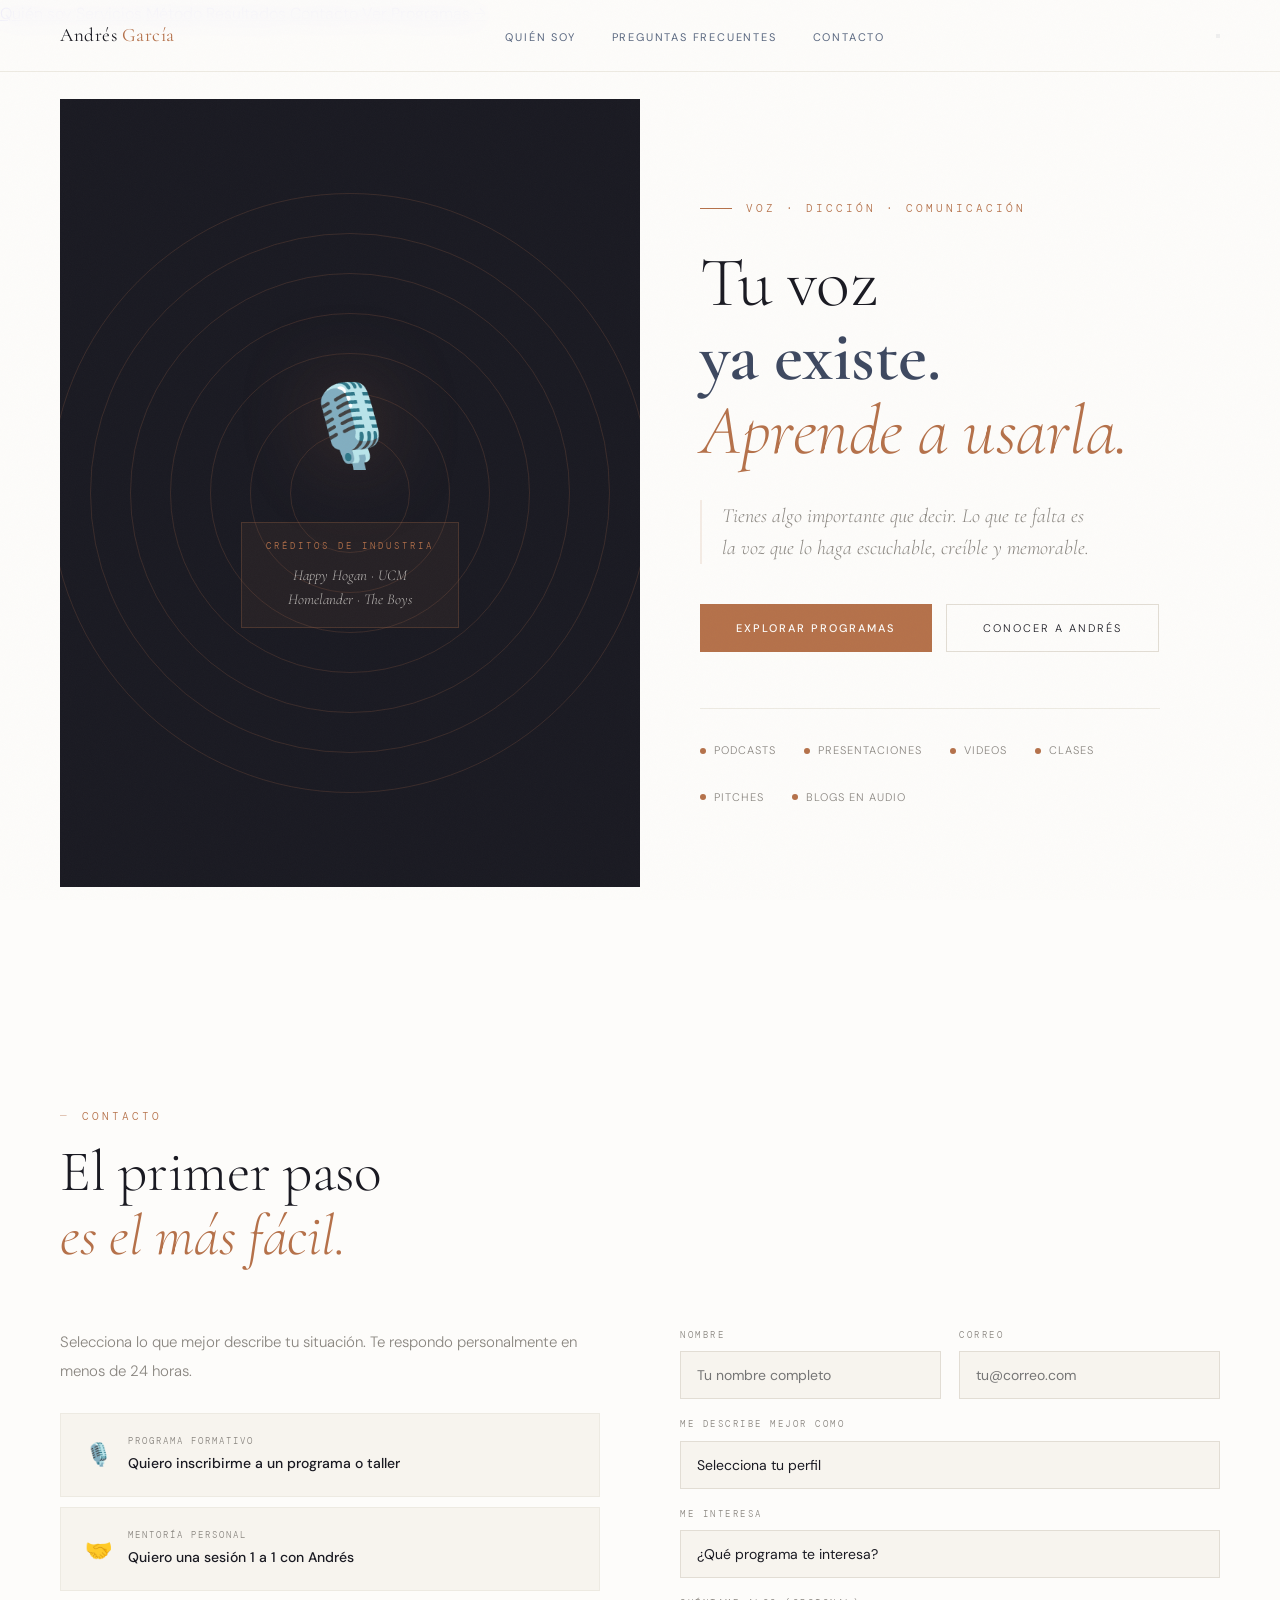
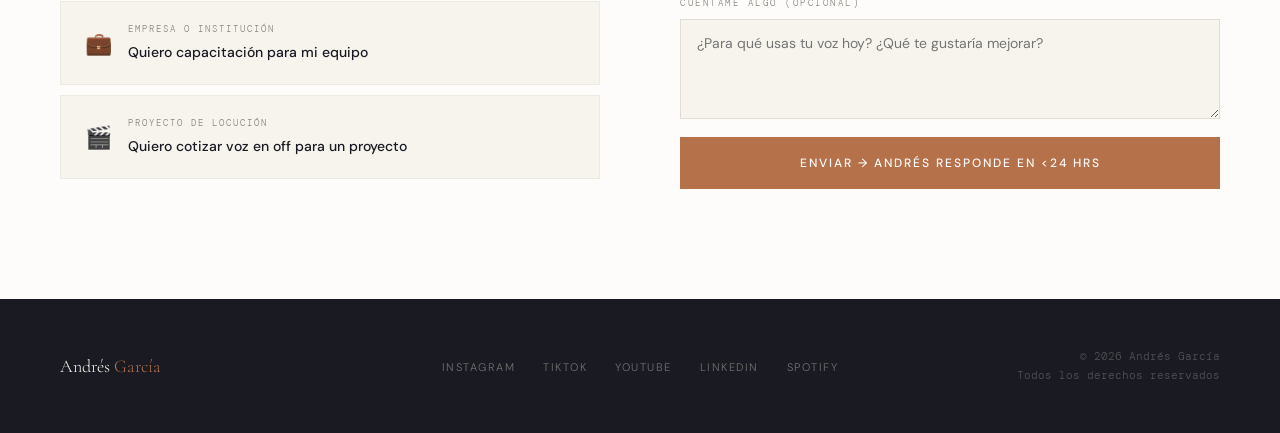
==== commit 33f65201: "Update: Added new folders and structure" ====
--- a/index.html
+++ b/index.html
@@ -14,13 +14,11 @@
 <nav id="main-nav">
   <a href="#" class="nav-name">Andrés <span>García</span></a>
   <ul class="nav-links">
-    <li><a href="#quien">Quién soy</a></li>
-    <li><a href="#servicios">Servicios</a></li>
-    <li><a href="#metodo">Método</a></li>
-    <li><a href="#testimonios">Resultados</a></li>
+    <li><a href="Pages/Acerca.html">Quién soy</a></li>
+    <li><a href="Pages/Faq.html">Preguntas frecuentes</a></li>
     <li><a href="#contacto">Contacto</a></li>
   </ul>
-  <a href="#servicios" class="nav-cta">Ver Programas</a>
+  <!-- <a href="#servicios" class="nav-cta">Ver Programas</a> -->
   <button class="nav-hamburger" id="hamburger" aria-label="Menú" onclick="toggleMenu()">
     <span></span><span></span><span></span>
   </button>
@@ -28,7 +26,7 @@
 
 <!-- MOBILE MENU -->
 <div class="mobile-menu" id="mobile-menu">
-  <a href="#quien"       onclick="closeMenu()">Quién soy</a>
+  <a href="Pages/Acerca.html" onclick="closeMenu()">Quién soy</a>
   <a href="#servicios"   onclick="closeMenu()">Servicios</a>
   <a href="#metodo"      onclick="closeMenu()">Método</a>
   <a href="#testimonios" onclick="closeMenu()">Resultados</a>
@@ -77,371 +75,6 @@
     </div>
 </section>
 
-<!-- CTA BAND -->
-<div id="cta-band">
-  <div class="cta-text">
-    <h2>Tu voz ya existe.<br><em>Solo necesita</em> <strong>entrenamiento.</strong></h2>
-    <p>Presencial en México · Online para todo el mundo hispanohablante</p>
-  </div>
-  <a href="#contacto" class="btn-white">Empezar Ahora →</a>
-</div>
-
-<!-- EL PROBLEMA -->
-<section id="problema" class="reveal">
-  <div>
-    <div class="s-tag">El punto de partida</div>
-    <h2>Tienes el mensaje.<br><em>La voz es el vehículo.</em></h2>
-    <p class="problema-intro">Cada vez que alguien comunica algo —en pantalla, en vivo, en audio— su voz es el primer filtro. Antes del contenido, viene la voz.</p>
-    <p class="problema-p">Un <strong>podcast mal proyectado</strong> pierde oyentes en los primeros 30 segundos. Una <strong>presentación sin dicción</strong> no convence aunque los datos sean brillantes. Un <strong>video tutorial con voz plana</strong> aburre sin importar lo que enseñe.</p>
-    <p class="problema-p">La buena noticia: la voz no es un talento innato. Es una <strong>técnica. Y la técnica se aprende.</strong></p>
-  </div>
-  <div class="use-cases-grid">
-    <div class="use-case">
-      <span class="uc-icon">🎙️</span>
-      <div class="uc-title">Tienes un blog</div>
-      <p class="uc-desc">Conviértelo en audio con dicción clara y voz que retiene a tu audiencia hasta el final.</p>
-      <div class="uc-need">→ Voz + Dicción</div>
-    </div>
-    <div class="use-case">
-      <span class="uc-icon">📊</span>
-      <div class="uc-title">Tienes una presentación</div>
-      <p class="uc-desc">Proyecta autoridad, maneja los silencios y convierte cada diapositiva en argumento.</p>
-      <div class="uc-need">→ Proyección + Ritmo</div>
-    </div>
-    <div class="use-case">
-      <span class="uc-icon">📹</span>
-      <div class="uc-title">Haces videos</div>
-      <p class="uc-desc">Que tu voz enganche desde los primeros segundos. El algoritmo favorece al que retiene.</p>
-      <div class="uc-need">→ Presencia + Dicción</div>
-    </div>
-    <div class="use-case">
-      <span class="uc-icon">🎓</span>
-      <div class="uc-title">Das clases o talleres</div>
-      <p class="uc-desc">Una voz bien trabajada hace que tus alumnos entiendan más y recuerden más tiempo.</p>
-      <div class="uc-need">→ Claridad + Expresión</div>
-    </div>
-  </div>
-</section>
-
-<!-- QUIÉN ES -->
-<section id="quien" class="reveal">
-  <div class="s-tag">El instructor</div>
-  <h2>Treinta años<br><em>dentro del micrófono.</em></h2>
-  <div class="quien-grid">
-    <div>
-      <div class="quien-card">
-        <div class="quien-initial">AG</div>
-        <div class="quien-name">Andrés García</div>
-        <div class="quien-title">Actor de Doblaje · Instructor de Voz</div>
-        <div class="quien-stats">
-          <div class="qs">
-            <div class="qs-num">15+</div>
-            <div class="qs-label">Años en cabina</div>
-          </div>
-          <div class="qs">
-            <div class="qs-num">80+</div>
-            <div class="qs-label">Producciones</div>
-          </div>
-          <div class="qs">
-            <div class="qs-num">500+</div>
-            <div class="qs-label">Alumnos formados</div>
-          </div>
-          <div class="qs">
-            <div class="qs-num">100%</div>
-            <div class="qs-label">Online · Presencial</div>
-          </div>
-        </div>
-      </div>
-      <div class="cred-box">
-        <div class="cb-label">Créditos destacados</div>
-        <div class="cb-items">
-          <div class="cb-item">
-            <div class="cb-dot"></div>
-            <div class="cb-text"><strong>Happy Hogan</strong> — Universo Cinematográfico Marvel</div>
-          </div>
-          <div class="cb-item">
-            <div class="cb-dot"></div>
-            <div class="cb-text"><strong>Homelander</strong> — The Boys, Amazon Prime</div>
-          </div>
-          <div class="cb-item">
-            <div class="cb-dot"></div>
-            <div class="cb-text">+80 producciones de cine, series y animación</div>
-          </div>
-        </div>
-      </div>
-    </div>
-
-    <div class="quien-bio">
-      <p>
-        Más de quince años frente a un micrófono profesional te enseñan algo que ningún libro puede: <em>cómo suena la diferencia entre una voz que conecta y una que no.</em>
-      </p>
-      <div class="quien-pull">
-        "No enseño a imitar voces de actor. Enseño a encontrar la tuya propia y hacerla funcionar para lo que tú necesitas comunicar."
-      </div>
-      <p>
-        La metodología que Andrés desarrolló nació de una observación simple: <strong>los problemas de comunicación que tenía frente al micrófono eran exactamente los mismos que tenía el emprendedor en su pitch, el youtuber en su intro y el maestro en su clase.</strong>
-      </p>
-      <p>
-        La técnica de doblaje profesional —respiración, articulación, proyección, ritmo— resulta ser el entrenamiento más eficiente para cualquier persona que necesite usar su voz como herramienta de trabajo. No importa si nunca has pisado una cabina de grabación.
-      </p>
-      <a href="#servicios" class="btn-primary" style="margin-top:12px;">Ver Programas</a>
-    </div>
-  </div>
-</section>
-
-<!-- SERVICIOS -->
-<section id="servicios" class="reveal">
-  <div class="s-tag">Programas</div>
-  <h2>Para cada <em>forma</em><br><strong>de comunicar.</strong></h2>
-
-  <div class="audience-nav">
-    <button class="an-btn active" onclick="switchAudience('creadores', this)">Creadores de Contenido</button>
-    <button class="an-btn" onclick="switchAudience('profesionales', this)">Profesionales &amp; Emprendedores</button>
-    <button class="an-btn" onclick="switchAudience('academicos', this)">Estudiantes &amp; Académicos</button>
-  </div>
-
-  <!-- CREADORES -->
-  <div class="audience-panel active" id="panel-creadores">
-    <div class="panel-intro">
-      <div class="pi-head">Para quienes<br><strong>crean contenido</strong><br>con su voz.</div>
-      <p class="pi-desc">Tu canal, podcast o comunidad crece cuando tu voz retiene. Aprende las técnicas que usan los profesionales de la cabina para que tu audiencia se quede hasta el final —y regrese.</p>
-    </div>
-    <div class="services-grid">
-      <div class="svc-card featured">
-        <div class="svc-badge">★ Más solicitado</div>
-        <div class="svc-num">01</div>
-        <div class="svc-name">Voz para Creadores</div>
-        <p class="svc-desc">El programa completo: dicción, proyección, ritmo y presencia vocal para YouTube, podcasts y redes sociales.</p>
-        <div class="svc-tags">
-          <span class="svc-tag">Online</span>
-          <span class="svc-tag">Presencial</span>
-          <span class="svc-tag">8 sesiones</span>
-        </div>
-        <a href="#contacto" class="svc-link">Reservar →</a>
-      </div>
-      <div class="svc-card">
-        <div class="svc-num">02</div>
-        <div class="svc-name">Blog a Audio</div>
-        <p class="svc-desc">Aprende a convertir tu contenido escrito en audio que engancha. Locución, pausa y ritmo narrativo.</p>
-        <div class="svc-tags">
-          <span class="svc-tag">Online</span>
-          <span class="svc-tag">Taller</span>
-          <span class="svc-tag">1 día</span>
-        </div>
-        <a href="#contacto" class="svc-link">Conocer más →</a>
-      </div>
-      <div class="svc-card">
-        <div class="svc-num">03</div>
-        <div class="svc-name">Mentoría 1 a 1</div>
-        <p class="svc-desc">Revisión personalizada de tu contenido actual. Identifica qué está frenando tu voz y cómo corregirlo.</p>
-        <div class="svc-tags">
-          <span class="svc-tag">Online</span>
-          <span class="svc-tag">Sesión única</span>
-        </div>
-        <a href="#contacto" class="svc-link">Agendar →</a>
-      </div>
-    </div>
-  </div>
-
-  <!-- PROFESIONALES -->
-  <div class="audience-panel" id="panel-profesionales">
-    <div class="panel-intro">
-      <div class="pi-head">Para quienes<br><strong>venden, presentan</strong><br>y lideran.</div>
-      <p class="pi-desc">Tu voz es tu marca personal más poderosa. En un pitch, una negociación o una presentación de alto impacto, la forma en que suenas puede ser tan decisiva como lo que dices.</p>
-    </div>
-    <div class="services-grid">
-      <div class="svc-card featured">
-        <div class="svc-badge">★ Más solicitado</div>
-        <div class="svc-num">01</div>
-        <div class="svc-name">Voz de Impacto</div>
-        <p class="svc-desc">Presentaciones, pitches y negociaciones. Autoridad, claridad y persuasión vocal para profesionistas.</p>
-        <div class="svc-tags">
-          <span class="svc-tag">Online</span>
-          <span class="svc-tag">Presencial</span>
-          <span class="svc-tag">6 sesiones</span>
-        </div>
-        <a href="#contacto" class="svc-link">Reservar →</a>
-      </div>
-      <div class="svc-card">
-        <div class="svc-num">02</div>
-        <div class="svc-name">Capacitación Corporativa</div>
-        <p class="svc-desc">Talleres para equipos de ventas, liderazgo o atención a clientes. Formato personalizado por empresa.</p>
-        <div class="svc-tags">
-          <span class="svc-tag">Presencial</span>
-          <span class="svc-tag">Equipos</span>
-          <span class="svc-tag">A la medida</span>
-        </div>
-        <a href="#contacto" class="svc-link">Cotizar →</a>
-      </div>
-      <div class="svc-card">
-        <div class="svc-num">03</div>
-        <div class="svc-name">Mentoría Ejecutiva</div>
-        <p class="svc-desc">Sesiones privadas para refinar tu presencia vocal en entornos de alta exigencia profesional.</p>
-        <div class="svc-tags">
-          <span class="svc-tag">Online</span>
-          <span class="svc-tag">Presencial</span>
-          <span class="svc-tag">Personalizado</span>
-        </div>
-        <a href="#contacto" class="svc-link">Agendar →</a>
-      </div>
-    </div>
-  </div>
-
-  <!-- ACADÉMICOS -->
-  <div class="audience-panel" id="panel-academicos">
-    <div class="panel-intro">
-      <div class="pi-head">Para quienes<br><strong>enseñan, exponen</strong><br>y aprenden.</div>
-      <p class="pi-desc">Que tu voz trabaje a tu favor cuando presentas una tesis, das una clase o defiendes un proyecto. La claridad vocal no es un accesorio —es parte de tu argumento.</p>
-    </div>
-    <div class="services-grid">
-      <div class="svc-card featured">
-        <div class="svc-badge">★ Más solicitado</div>
-        <div class="svc-num">01</div>
-        <div class="svc-name">Voz para Exposiciones</div>
-        <p class="svc-desc">Dicción, ritmo y manejo del nerviosismo escénico. Para estudiantes que necesitan sonar tan bien como piensan.</p>
-        <div class="svc-tags">
-          <span class="svc-tag">Online</span>
-          <span class="svc-tag">Taller</span>
-          <span class="svc-tag">Intensivo</span>
-        </div>
-        <a href="#contacto" class="svc-link">Reservar →</a>
-      </div>
-      <div class="svc-card">
-        <div class="svc-num">02</div>
-        <div class="svc-name">Voz Docente</div>
-        <p class="svc-desc">Para maestros y profesores que quieren mantener la atención del grupo con menos esfuerzo vocal.</p>
-        <div class="svc-tags">
-          <span class="svc-tag">Online</span>
-          <span class="svc-tag">Presencial</span>
-          <span class="svc-tag">4 sesiones</span>
-        </div>
-        <a href="#contacto" class="svc-link">Conocer más →</a>
-      </div>
-      <div class="svc-card">
-        <div class="svc-num">03</div>
-        <div class="svc-name">Mentoría de Tesis</div>
-        <p class="svc-desc">Preparación específica para la defensa oral de tu trabajo. Una sesión enfocada antes del gran día.</p>
-        <div class="svc-tags">
-          <span class="svc-tag">Online</span>
-          <span class="svc-tag">Sesión única</span>
-        </div>
-        <a href="#contacto" class="svc-link">Agendar →</a>
-      </div>
-    </div>
-  </div>
-</section>
-
-<!-- MÉTODO -->
-<section id="metodo" class="reveal">
-  <div class="metodo-intro">
-    <div>
-      <div class="s-tag">Metodología</div>
-      <h2>Técnica de<br><em>cabina profesional,</em><br><strong>aplicada a ti.</strong></h2>
-    </div>
-    <p class="metodo-desc">El entrenamiento que usan los actores de doblaje profesional no fue diseñado para actores. Fue diseñado para dominar el instrumento vocal en condiciones de alta exigencia. Eso es exactamente lo que necesitas tú.</p>
-  </div>
-  <div class="steps-row">
-    <div class="step">
-      <div class="step-num">1</div>
-      <div class="step-title">Diagnóstico</div>
-      <p class="step-desc">Identificamos tu punto de partida real: respiración, articulación, ritmo y presencia.</p>
-    </div>
-    <div class="step">
-      <div class="step-num">2</div>
-      <div class="step-title">Técnica</div>
-      <p class="step-desc">Ejercicios de doblaje adaptados a tu contexto específico de comunicación.</p>
-    </div>
-    <div class="step">
-      <div class="step-num">3</div>
-      <div class="step-title">Aplicación</div>
-      <p class="step-desc">Practicamos con tu contenido real: tus videos, presentaciones o textos.</p>
-    </div>
-    <div class="step">
-      <div class="step-num">4</div>
-      <div class="step-title">Resultado</div>
-      <p class="step-desc">Sales con una voz que funciona para lo que necesitas, no para el escenario.</p>
-    </div>
-  </div>
-</section>
-
-<!-- TESTIMONIOS -->
-<section id="testimonios" class="reveal">
-  <div class="s-tag">Resultados</div>
-  <h2>Lo que cambia<br><em>cuando trabajas tu voz.</em></h2>
-  <div class="testi-layout">
-    <div class="testi-card">
-      <span class="testi-context">Creador de contenido</span>
-      <div class="testi-mark">"</div>
-      <p class="testi-q">Tenía 4 años haciendo YouTube y nunca me habían dicho por qué mi retención era tan baja. En la primera sesión con Andrés entendí exactamente qué estaba haciendo mal con mi voz. En dos semanas mis métricas cambiaron.</p>
-      <div class="testi-author">
-        <div class="testi-av">👤</div>
-        <div>
-          <div class="testi-name">Roberto S.</div>
-          <div class="testi-role">YouTuber — Canal de tecnología, 80K subs</div>
-        </div>
-      </div>
-    </div>
-    <div class="testi-card">
-      <span class="testi-context">Emprendedor</span>
-      <div class="testi-mark">"</div>
-      <p class="testi-q">El taller de presentaciones fue un antes y después para mi pitch de inversión. Cerré la ronda.</p>
-      <div class="testi-author">
-        <div class="testi-av">👤</div>
-        <div>
-          <div class="testi-name">Camila F.</div>
-          <div class="testi-role">Fundadora, startup fintech</div>
-        </div>
-      </div>
-    </div>
-    <div class="testi-card">
-      <span class="testi-context">Docente universitaria</span>
-      <div class="testi-mark">"</div>
-      <p class="testi-q">Doy clases desde hace 12 años y siempre terminaba con la voz agotada. Andrés me enseñó que estaba usando mal mi respiración todo ese tiempo.</p>
-      <div class="testi-author">
-        <div class="testi-av">👤</div>
-        <div>
-          <div class="testi-name">Dra. Lourdes M.</div>
-          <div class="testi-role">Profesora — UNAM, Facultad de Ciencias</div>
-        </div>
-      </div>
-    </div>
-  </div>
-</section>
-
-<!-- FAQ -->
-<section id="faq" class="reveal">
-  <div class="s-tag">Preguntas frecuentes</div>
-  <h2>Todo lo que<br><em>necesitas saber</em> antes.</h2>
-  <div class="faq-wrap">
-    <div class="faq-aside">
-      <p>Si tu pregunta no está aquí, escríbenos directamente. Respondemos en menos de 24 horas.</p>
-      <a href="#contacto" class="btn-outline">Escribir a Andrés</a>
-    </div>
-    <div>
-      <div class="faq-item">
-        <button class="faq-q" onclick="toggleFaq(this)">¿Necesito experiencia previa o conocimientos de actuación?<span class="faq-icon">+</span></button>
-        <div class="faq-a">No. Los programas están diseñados para personas que nunca han trabajado su voz de forma profesional. El punto de partida es tu voz tal como es hoy, con tus hábitos actuales.</div>
-      </div>
-      <div class="faq-item">
-        <button class="faq-q" onclick="toggleFaq(this)">¿Cómo funciona el formato online?<span class="faq-icon">+</span></button>
-        <div class="faq-a">Las sesiones online se realizan por videollamada. Solo necesitas micrófono (el de tu laptop o audífonos funciona para empezar), cámara y buena conexión. Se graba cada sesión para que puedas revisarla después.</div>
-      </div>
-      <div class="faq-item">
-        <button class="faq-q" onclick="toggleFaq(this)">¿Cuánto tiempo tarda en verse resultados?<span class="faq-icon">+</span></button>
-        <div class="faq-a">La mayoría de los alumnos reporta cambios perceptibles desde la primera o segunda sesión. Los resultados consolidados —cambios de hábito que se mantienen solos— generalmente llegan entre la cuarta y sexta sesión.</div>
-      </div>
-      <div class="faq-item">
-        <button class="faq-q" onclick="toggleFaq(this)">¿Se entrega constancia o certificado?<span class="faq-icon">+</span></button>
-        <div class="faq-a">Sí. Al completar cualquier programa recibes una constancia digital con firma de Andrés, descripción del contenido y horas de formación. Válida para incluir en LinkedIn o tu portafolio profesional.</div>
-      </div>
-      <div class="faq-item">
-        <button class="faq-q" onclick="toggleFaq(this)">¿Los programas corporativos se pueden adaptar a nuestra empresa?<span class="faq-icon">+</span></button>
-        <div class="faq-a">Sí, totalmente. El formato corporativo se diseña a la medida del equipo, su industria y sus objetivos específicos de comunicación. La cotización incluye diagnóstico previo sin costo.</div>
-      </div>
-    </div>
-  </div>
-</section>
-
 <!-- CONTACTO -->
 <section id="contacto" class="reveal">
   <div class="s-tag">Contacto</div>
@@ -530,6 +163,10 @@
   </div>
 </section>
 
+
+
+
+
 <!-- FOOTER -->
 <footer>
   <div class="ft-name">Andrés <span>García</span></div>
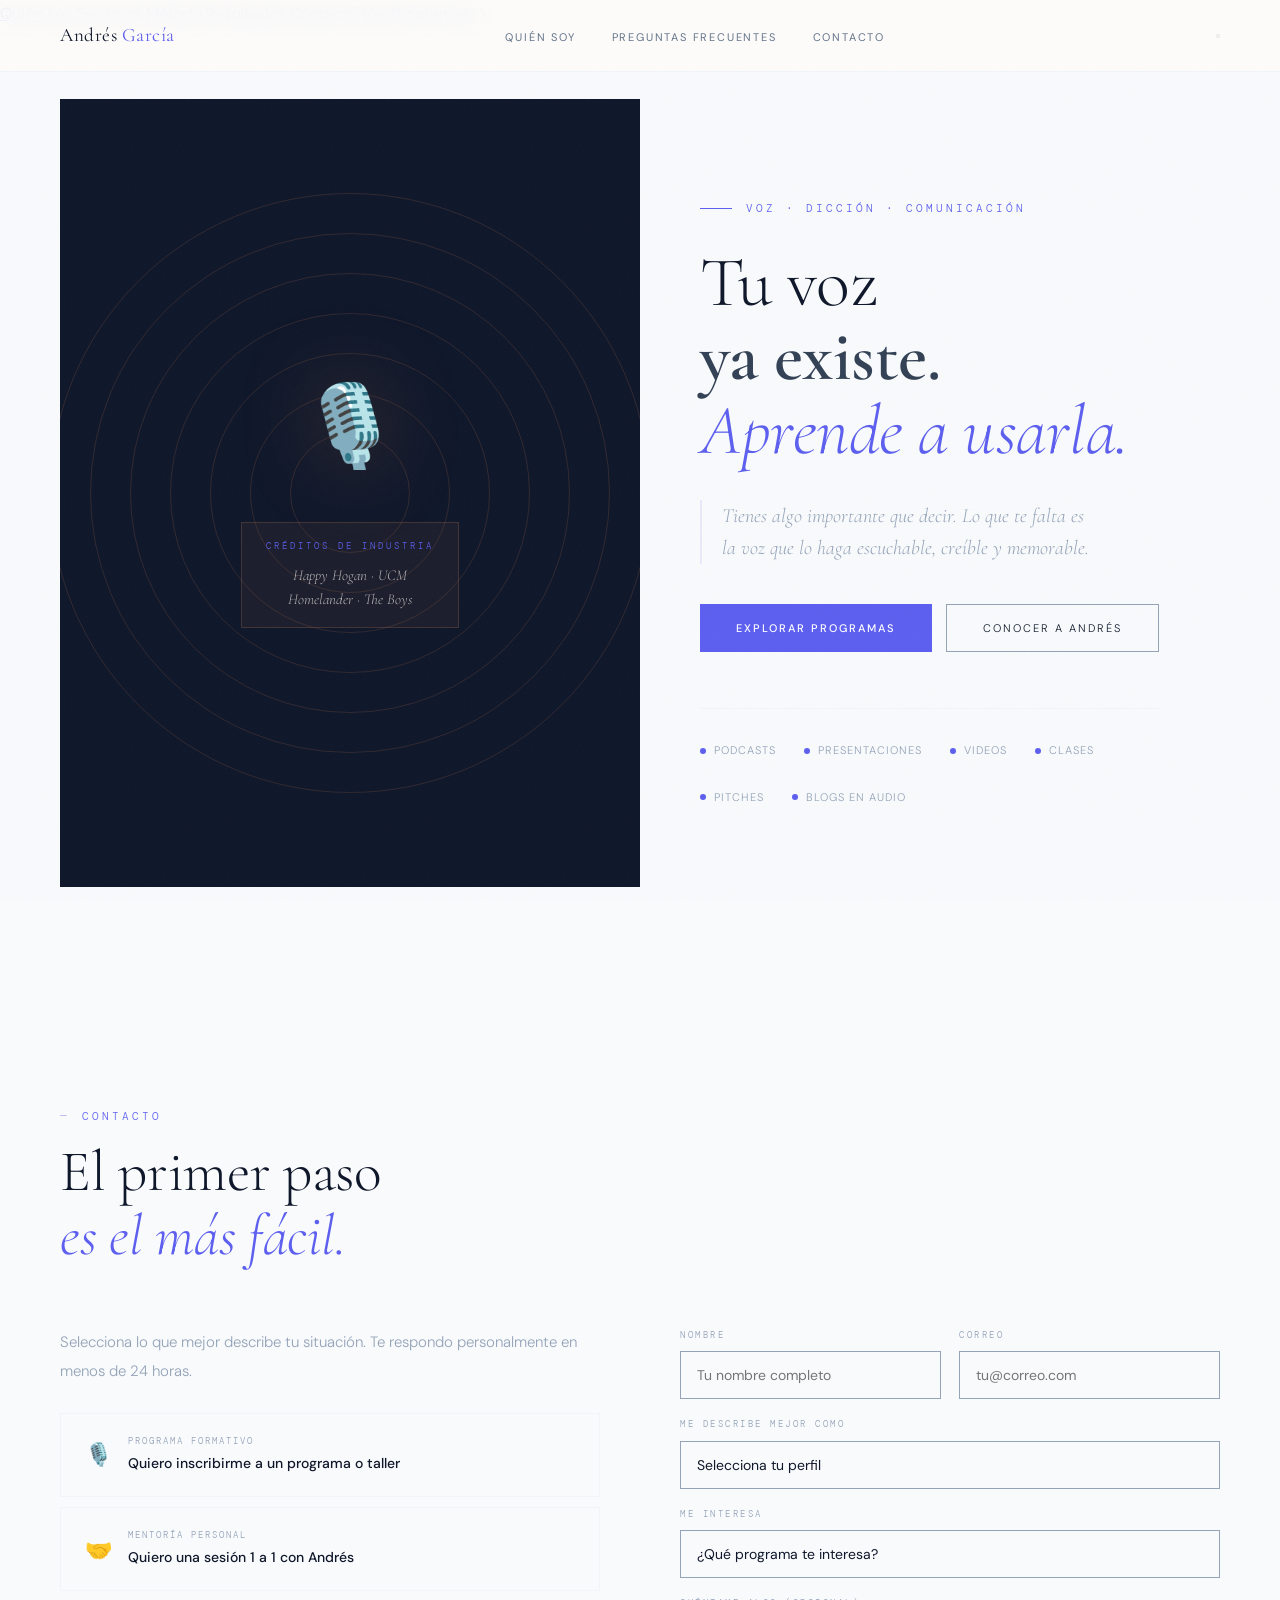
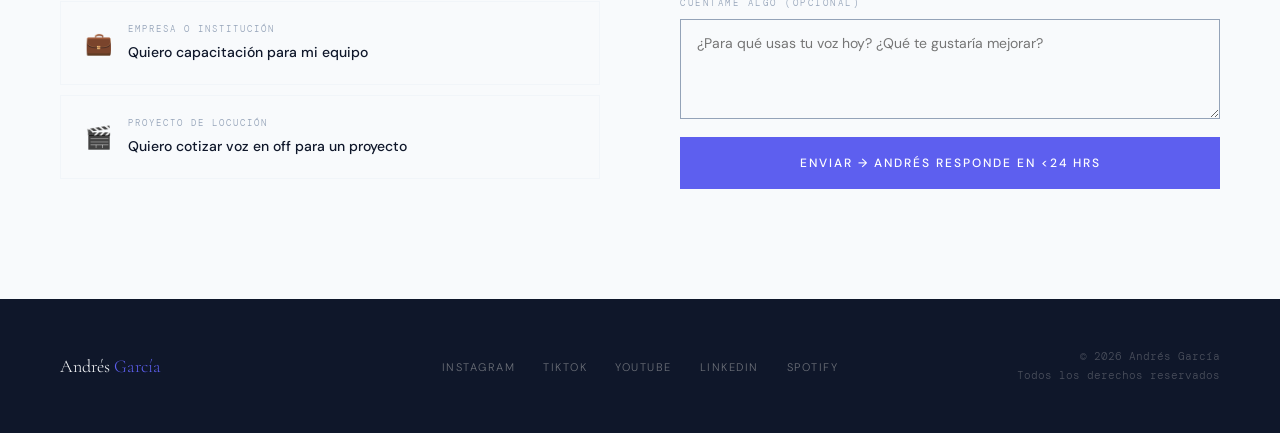
==== commit 25d6dc2d: "UI Update: Modern Studio palette and mobile menu fix" ====
--- a/index.html
+++ b/index.html
@@ -236,5 +236,7 @@
   if (window.innerWidth > 768) closeMenu();
 });
 </script>
+    <!-- SCRIPTS -->
+    <script src="Script/main.js"></script>
 </body>
 </html>
--- a/Style/style.css
+++ b/Style/style.css
@@ -1,16 +1,16 @@
 :root {
-  --ink:     #1A1A22;
-  --ink-2:   #2E2E3A;
-  --slate:   #3D4860;
-  --slate-l: #5A6880;
-  --copper:  #B5714A;
-  --copper-l:#D4916A;
-  --copper-dim: rgba(181,113,74,0.12);
-  --cream:   #F7F4EE;
-  --cream-2: #EDEAE2;
-  --cream-3: #E2DDD4;
-  --muted:   #8A8680;
-  --white:   #FDFCFA;
+  --ink:     #0F172A;
+  --ink-2:   #1E293B;
+  --slate:   #334155;
+  --slate-l: #64748B;
+  --primary: #5D5FEF;
+  --primary-l:#7E7FF4;
+  --primary-dim: rgba(93, 95, 239, 0.1);
+  --mint:    #D1FAE5;
+  --bg-main: #F8FAFC;
+  --bg-alt:  #F1F5F9;
+  --muted:   #94A3B8;
+  --white:   #FFFFFF;
   --fs-xs:   11px;
   --fs-sm:   13px;
   --fs-base: 16px;
@@ -22,7 +22,7 @@
 html { scroll-behavior: smooth; font-size: 16px; }
 
 body {
-  background: var(--white);
+  background: var(--bg-main);
   color: var(--ink);
   font-family: 'DM Sans', sans-serif;
   font-weight: 300;
@@ -48,7 +48,7 @@
   display: flex; align-items: center; justify-content: space-between;
   background: rgba(253,252,250,0.92);
   backdrop-filter: blur(12px);
-  border-bottom: 1px solid var(--cream-2);
+  border-bottom: 1px solid var(--bg-alt);
   transition: box-shadow 0.3s;
 }
 nav.scrolled { box-shadow: 0 2px 24px rgba(26,26,34,0.06); }
@@ -59,7 +59,7 @@
   letter-spacing: 0.5px;
   color: var(--ink); text-decoration: none;
 }
-.nav-name span { color: var(--copper); }
+.nav-name span { color: var(--primary); }
 
 .nav-links { display: flex; gap: 36px; list-style: none; }
 .nav-links a {
@@ -67,10 +67,10 @@
   font-size: var(--fs-xs); letter-spacing: 1.8px; text-transform: uppercase;
   font-weight: 400; transition: color 0.25s;
 }
-.nav-links a:hover { color: var(--copper); }
+.nav-links a:hover { color: var(--primary); }
 
 .nav-cta {
-  background: var(--ink); color: var(--cream);
+  background: var(--ink); color: var(--bg-main);
   padding: 11px 26px; text-decoration: none;
   font-size: var(--fs-xs); letter-spacing: 2px; text-transform: uppercase;
   font-weight: 500; transition: background 0.25s, transform 0.2s;
@@ -137,7 +137,7 @@
 }
 .cred-label {
   font-size: 9px; letter-spacing: 3px; text-transform: uppercase;
-  color: var(--copper); display: block; margin-bottom: 8px;
+  color: var(--primary); display: block; margin-bottom: 8px;
   font-family: 'DM Mono', monospace;
 }
 .cred-names {
@@ -148,12 +148,12 @@
 
 .hero-eyebrow {
   font-size: var(--fs-xs); letter-spacing: 3px; text-transform: uppercase;
-  color: var(--copper); margin-bottom: 28px;
+  color: var(--primary); margin-bottom: 28px;
   display: flex; align-items: center; gap: 14px;
   font-family: 'DM Mono', monospace;
 }
 .hero-eyebrow::before {
-  content: ''; width: 32px; height: 1px; background: var(--copper);
+  content: ''; width: 32px; height: 1px; background: var(--primary);
 }
 
 h1 {
@@ -168,7 +168,7 @@
   color: var(--slate);
 }
 h1 em {
-  font-style: italic; color: var(--copper);
+  font-style: italic; color: var(--primary);
   display: block;
 }
 
@@ -177,13 +177,13 @@
   font-size: 20px; font-style: italic;
   color: var(--muted); margin: 24px 0 40px;
   line-height: 1.6; max-width: 400px;
-  border-left: 2px solid var(--copper-dim);
+  border-left: 2px solid var(--primary-dim);
   padding-left: 20px;
 }
 
 .hero-btns { display: flex; gap: 14px; flex-wrap: wrap; }
 .btn-primary {
-  background: var(--copper); color: var(--white);
+  background: var(--primary); color: var(--white);
   padding: 15px 36px; border: none; cursor: pointer;
   font-family: 'DM Sans', sans-serif;
   font-size: var(--fs-xs); font-weight: 500;
@@ -192,32 +192,32 @@
   transition: background 0.25s, transform 0.2s, box-shadow 0.3s;
 }
 .btn-primary:hover {
-  background: var(--copper-l);
+  background: var(--primary-l);
   transform: translateY(-2px);
   box-shadow: 0 8px 28px rgba(181,113,74,0.3);
 }
 .btn-outline {
   background: transparent; color: var(--ink);
   padding: 14px 36px;
-  border: 1px solid var(--cream-3);
+  border: 1px solid var(--muted);
   cursor: pointer; font-family: 'DM Sans', sans-serif;
   font-size: var(--fs-xs); letter-spacing: 2px; text-transform: uppercase;
   text-decoration: none; display: inline-block;
   transition: border-color 0.25s, color 0.25s;
 }
-.btn-outline:hover { border-color: var(--copper); color: var(--copper); }
+.btn-outline:hover { border-color: var(--primary); color: var(--primary); }
 
 /* Use cases strip */
 .use-strip {
   margin-top: 56px; padding-top: 32px;
-  border-top: 1px solid var(--cream-2);
+  border-top: 1px solid var(--bg-alt);
   display: flex; gap: 28px; flex-wrap: wrap;
 }
 .use-item {
   display: flex; align-items: center; gap: 8px;
 }
 .use-dot {
-  width: 6px; height: 6px; background: var(--copper);
+  width: 6px; height: 6px; background: var(--primary);
   border-radius: 50%; flex-shrink: 0;
 }
 .use-text {
@@ -229,7 +229,7 @@
 section { padding: 110px 60px; }
 .s-tag {
   font-size: var(--fs-xs); letter-spacing: 3px; text-transform: uppercase;
-  color: var(--copper); margin-bottom: 16px;
+  color: var(--primary); margin-bottom: 16px;
   font-family: 'DM Mono', monospace;
   display: flex; align-items: center; gap: 12px;
 }
@@ -242,19 +242,19 @@
   letter-spacing: -0.3px;
   margin-bottom: 20px;
 }
-h2 em { font-style: italic; color: var(--copper); }
+h2 em { font-style: italic; color: var(--primary); }
 h2 strong { font-weight: 600; }
 
 /* ── PROBLEMA / PROPUESTA ── */
 #problema {
   background: var(--ink);
-  color: var(--cream);
+  color: var(--bg-main);
   display: grid; grid-template-columns: 1fr 1fr;
   gap: 100px; align-items: center;
 }
-#problema h2 { color: var(--cream); }
-#problema h2 em { color: var(--copper-l); }
-#problema .s-tag { color: var(--copper-l); }
+#problema h2 { color: var(--bg-main); }
+#problema h2 em { color: var(--primary-l); }
+#problema .s-tag { color: var(--primary-l); }
 #problema .s-tag::before { color: rgba(212,145,106,0.4); }
 
 .problema-intro {
@@ -288,7 +288,7 @@
 .uc-title {
   font-family: 'Cormorant Garamond', serif;
   font-size: 20px; font-weight: 600;
-  color: var(--cream); margin-bottom: 8px;
+  color: var(--bg-main); margin-bottom: 8px;
   line-height: 1.2;
 }
 .uc-desc {
@@ -299,32 +299,32 @@
   margin-top: 14px; padding-top: 14px;
   border-top: 1px solid rgba(255,255,255,0.06);
   font-size: var(--fs-xs); letter-spacing: 1.5px; text-transform: uppercase;
-  color: var(--copper);
+  color: var(--primary);
   font-family: 'DM Mono', monospace;
 }
 
 /* ── QUIÉN ES ── */
-#quien { background: var(--cream); }
+#quien { background: var(--bg-main); }
 .quien-grid {
   display: grid; grid-template-columns: 380px 1fr;
   gap: 80px; align-items: start;
   margin-top: 60px;
 }
 .quien-card {
-  background: var(--white);
-  border: 1px solid var(--cream-3);
+  background: var(--bg-main);
+  border: 1px solid var(--muted);
   padding: 40px;
   position: relative;
 }
 .quien-card::before {
   content: '';
   position: absolute; top: 0; left: 0; right: 0; height: 3px;
-  background: linear-gradient(to right, var(--copper), transparent);
+  background: linear-gradient(to right, var(--primary), transparent);
 }
 .quien-initial {
   font-family: 'Cormorant Garamond', serif;
   font-size: 80px; font-weight: 600;
-  color: var(--copper-dim); line-height: 1;
+  color: var(--primary-dim); line-height: 1;
   margin-bottom: -10px;
 }
 .quien-name {
@@ -339,16 +339,16 @@
 }
 .quien-stats {
   display: grid; grid-template-columns: 1fr 1fr;
-  gap: 1px; background: var(--cream-2);
+  gap: 1px; background: var(--bg-alt);
   margin-top: 28px;
 }
 .qs {
-  background: var(--white); padding: 18px 16px;
+  background: var(--bg-main); padding: 18px 16px;
 }
 .qs-num {
   font-family: 'Cormorant Garamond', serif;
   font-size: 32px; font-weight: 600;
-  color: var(--copper); line-height: 1;
+  color: var(--primary); line-height: 1;
 }
 .qs-label { font-size: 11px; color: var(--muted); margin-top: 4px; }
 
@@ -358,14 +358,14 @@
 }
 .cb-label {
   font-size: 9px; letter-spacing: 3px; text-transform: uppercase;
-  color: var(--copper); margin-bottom: 10px;
+  color: var(--primary); margin-bottom: 10px;
   font-family: 'DM Mono', monospace;
 }
 .cb-items { display: flex; flex-direction: column; gap: 8px; }
 .cb-item {
   display: flex; align-items: center; gap: 10px;
 }
-.cb-dot { width: 5px; height: 5px; background: var(--copper); border-radius: 50%; flex-shrink: 0; }
+.cb-dot { width: 5px; height: 5px; background: var(--primary); border-radius: 50%; flex-shrink: 0; }
 .cb-text { font-size: 13px; color: rgba(247,244,238,0.65); }
 .cb-text strong { color: rgba(247,244,238,0.9); font-weight: 500; }
 
@@ -376,24 +376,24 @@
 .quien-bio p strong { color: var(--ink); font-weight: 500; }
 .quien-bio p em {
   font-family: 'Cormorant Garamond', serif;
-  font-style: italic; font-size: 18px; color: var(--copper);
+  font-style: italic; font-size: 18px; color: var(--primary);
 }
 
 .quien-pull {
   margin: 32px 0;
   padding: 28px 32px;
-  background: var(--copper-dim);
-  border-left: 3px solid var(--copper);
+  background: var(--primary-dim);
+  border-left: 3px solid var(--primary);
   font-family: 'Cormorant Garamond', serif;
   font-size: 22px; font-style: italic;
   color: var(--slate); line-height: 1.6;
 }
 
 /* ── SERVICIOS ── */
-#servicios { background: var(--white); }
+#servicios { background: var(--bg-main); }
 .audience-nav {
   display: flex; gap: 0; margin: 48px 0 0;
-  border-bottom: 1px solid var(--cream-2);
+  border-bottom: 1px solid var(--bg-alt);
 }
 .an-btn {
   background: none; border: none; cursor: pointer;
@@ -405,9 +405,9 @@
 }
 .an-btn::after {
   content: ''; position: absolute; bottom: -1px; left: 0; right: 0; height: 2px;
-  background: var(--copper); transform: scaleX(0); transition: transform 0.3s;
-}
-.an-btn.active { color: var(--copper); }
+  background: var(--primary); transform: scaleX(0); transition: transform 0.3s;
+}
+.an-btn.active { color: var(--primary); }
 .an-btn.active::after { transform: scaleX(1); }
 
 .audience-panel { display: none; padding: 48px 0 0; }
@@ -427,17 +427,17 @@
 
 .services-grid {
   display: grid; grid-template-columns: repeat(3, 1fr);
-  gap: 2px; background: var(--cream-2);
+  gap: 2px; background: var(--bg-alt);
 }
 .svc-card {
-  background: var(--white); padding: 36px 32px;
+  background: var(--bg-main); padding: 36px 32px;
   transition: background 0.25s;
   position: relative;
 }
-.svc-card:hover { background: var(--cream); }
+.svc-card:hover { background: var(--bg-main); }
 .svc-num {
   font-family: 'DM Mono', monospace;
-  font-size: 11px; color: var(--copper);
+  font-size: 11px; color: var(--primary);
   margin-bottom: 20px; opacity: 0.7;
 }
 .svc-name {
@@ -453,24 +453,24 @@
 .svc-tags { display: flex; flex-wrap: wrap; gap: 6px; }
 .svc-tag {
   font-size: 10px; letter-spacing: 1.2px; text-transform: uppercase;
-  padding: 5px 10px; background: var(--cream-2);
+  padding: 5px 10px; background: var(--bg-alt);
   color: var(--muted); font-family: 'DM Mono', monospace;
 }
 
 /* Featured service highlight */
 .svc-card.featured {
-  background: var(--ink); color: var(--cream);
+  background: var(--ink); color: var(--bg-main);
 }
 .svc-card.featured:hover { background: var(--ink-2); }
-.svc-card.featured .svc-name { color: var(--cream); }
+.svc-card.featured .svc-name { color: var(--bg-main); }
 .svc-card.featured .svc-desc { color: rgba(247,244,238,0.5); }
 .svc-card.featured .svc-tag {
   background: rgba(255,255,255,0.06);
   color: rgba(247,244,238,0.5);
 }
-.svc-card.featured .svc-num { color: var(--copper); }
+.svc-card.featured .svc-num { color: var(--primary); }
 .svc-badge {
-  display: inline-block; background: var(--copper);
+  display: inline-block; background: var(--primary);
   color: var(--white); font-size: 9px;
   letter-spacing: 2px; text-transform: uppercase;
   padding: 4px 10px; margin-bottom: 14px;
@@ -479,17 +479,17 @@
 
 .svc-link {
   display: inline-flex; align-items: center; gap: 6px;
-  margin-top: 20px; color: var(--copper);
+  margin-top: 20px; color: var(--primary);
   font-size: var(--fs-xs); letter-spacing: 1.5px; text-transform: uppercase;
   text-decoration: none; transition: gap 0.25s;
   font-family: 'DM Sans', sans-serif;
 }
 .svc-link:hover { gap: 10px; }
-.svc-card.featured .svc-link { color: var(--copper-l); }
+.svc-card.featured .svc-link { color: var(--primary-l); }
 
 /* ── MÉTODO ── */
 #metodo {
-  background: var(--cream);
+  background: var(--bg-main);
   overflow: hidden;
 }
 .metodo-intro {
@@ -505,7 +505,7 @@
 .steps-row::before {
   content: '';
   position: absolute; top: 28px; left: 10%; right: 10%; height: 1px;
-  background: linear-gradient(to right, var(--cream-3), var(--copper), var(--cream-3));
+  background: linear-gradient(to right, var(--muted), var(--primary), var(--muted));
   z-index: 0;
 }
 .step {
@@ -514,17 +514,17 @@
 }
 .step-num {
   width: 56px; height: 56px;
-  background: var(--white); border: 1px solid var(--cream-3);
+  background: var(--bg-main); border: 1px solid var(--muted);
   border-radius: 50%;
   display: flex; align-items: center; justify-content: center;
   margin: 0 auto 24px;
   font-family: 'Cormorant Garamond', serif;
-  font-size: 22px; font-weight: 600; color: var(--copper);
+  font-size: 22px; font-weight: 600; color: var(--primary);
   transition: background 0.3s, border-color 0.3s;
 }
 .step:hover .step-num {
-  background: var(--copper); color: var(--white);
-  border-color: var(--copper);
+  background: var(--primary); color: var(--white);
+  border-color: var(--primary);
 }
 .step-title {
   font-family: 'Cormorant Garamond', serif;
@@ -534,13 +534,13 @@
 .step-desc { font-size: 13px; color: var(--muted); line-height: 1.7; }
 
 /* ── TESTIMONIOS ── */
-#testimonios { background: var(--white); }
+#testimonios { background: var(--bg-main); }
 .testi-layout {
   display: grid; grid-template-columns: 1fr 1fr;
-  gap: 2px; margin-top: 56px; background: var(--cream-2);
+  gap: 2px; margin-top: 56px; background: var(--bg-alt);
 }
 .testi-card {
-  background: var(--white); padding: 44px;
+  background: var(--bg-main); padding: 44px;
   position: relative;
 }
 .testi-card:first-child {
@@ -549,7 +549,7 @@
 }
 .testi-mark {
   font-family: 'Cormorant Garamond', serif;
-  font-size: 60px; color: var(--copper);
+  font-size: 60px; color: var(--primary);
   opacity: 0.3; line-height: 1; margin-bottom: 8px;
 }
 .testi-card:first-child .testi-mark { opacity: 0.5; }
@@ -568,10 +568,10 @@
 }
 .testi-av {
   width: 44px; height: 44px;
-  background: var(--cream-2);
+  background: var(--bg-alt);
   display: flex; align-items: center; justify-content: center;
   font-size: 18px; flex-shrink: 0;
-  border: 1px solid var(--cream-3);
+  border: 1px solid var(--muted);
 }
 .testi-card:first-child .testi-av {
   background: rgba(255,255,255,0.08);
@@ -584,12 +584,12 @@
 .testi-context {
   display: inline-block; margin-bottom: 20px;
   font-size: 9px; letter-spacing: 2px; text-transform: uppercase;
-  color: var(--copper); font-family: 'DM Mono', monospace;
-  padding: 4px 10px; background: var(--copper-dim);
+  color: var(--primary); font-family: 'DM Mono', monospace;
+  padding: 4px 10px; background: var(--primary-dim);
 }
 
 /* ── FAQ ── */
-#faq { background: var(--cream); }
+#faq { background: var(--bg-main); }
 .faq-wrap {
   display: grid; grid-template-columns: 1fr 2fr;
   gap: 80px; margin-top: 60px; align-items: start;
@@ -598,7 +598,7 @@
 .faq-aside .btn-outline { margin-top: 28px; display: inline-block; }
 
 .faq-item {
-  border-bottom: 1px solid var(--cream-3);
+  border-bottom: 1px solid var(--muted);
 }
 .faq-q {
   width: 100%; background: none; border: none; cursor: pointer;
@@ -608,16 +608,16 @@
   font-family: 'DM Sans', sans-serif; font-size: 15px;
   font-weight: 400; transition: color 0.25s;
 }
-.faq-q:hover { color: var(--copper); }
+.faq-q:hover { color: var(--primary); }
 .faq-icon {
   flex-shrink: 0; margin-top: 2px;
   width: 22px; height: 22px;
-  border: 1px solid var(--cream-3);
+  border: 1px solid var(--muted);
   display: flex; align-items: center; justify-content: center;
-  font-size: 16px; color: var(--copper);
+  font-size: 16px; color: var(--primary);
   transition: transform 0.3s, border-color 0.3s;
 }
-.faq-item.open .faq-icon { transform: rotate(45deg); border-color: var(--copper); }
+.faq-item.open .faq-icon { transform: rotate(45deg); border-color: var(--primary); }
 .faq-a {
   max-height: 0; overflow: hidden;
   transition: max-height 0.4s ease, padding 0.3s;
@@ -627,7 +627,7 @@
 
 /* ── CTA BAND ── */
 #cta-band {
-  background: var(--copper);
+  background: var(--primary);
   padding: 90px 60px;
   display: grid; grid-template-columns: 1fr auto;
   gap: 60px; align-items: center;
@@ -655,7 +655,7 @@
 .cta-text h2 strong { font-weight: 600; }
 .cta-text p { color: rgba(255,255,255,0.7); font-size: 16px; }
 .btn-white {
-  background: var(--white); color: var(--copper);
+  background: var(--bg-main); color: var(--primary);
   padding: 18px 44px; text-decoration: none;
   font-family: 'DM Sans', sans-serif;
   font-size: var(--fs-xs); font-weight: 500;
@@ -663,10 +663,10 @@
   white-space: nowrap; transition: background 0.25s, transform 0.2s;
   display: inline-block;
 }
-.btn-white:hover { background: var(--cream); transform: translateY(-2px); }
+.btn-white:hover { background: var(--bg-main); transform: translateY(-2px); }
 
 /* ── CONTACTO ── */
-#contacto { background: var(--white); }
+#contacto { background: var(--bg-main); }
 .contact-wrap {
   display: grid; grid-template-columns: 1fr 1fr;
   gap: 80px; margin-top: 60px;
@@ -674,12 +674,12 @@
 .contact-paths { display: flex; flex-direction: column; gap: 10px; }
 .cp-item {
   display: flex; align-items: center; gap: 16px;
-  padding: 20px 24px; background: var(--cream);
-  border: 1px solid var(--cream-2);
+  padding: 20px 24px; background: var(--bg-main);
+  border: 1px solid var(--bg-alt);
   cursor: pointer; text-decoration: none;
   transition: border-color 0.25s, background 0.25s;
 }
-.cp-item:hover { border-color: var(--copper); background: var(--white); }
+.cp-item:hover { border-color: var(--primary); background: var(--bg-main); }
 .cp-icon { font-size: 22px; flex-shrink: 0; }
 .cp-label {
   font-size: 9px; letter-spacing: 2px; text-transform: uppercase;
@@ -697,7 +697,7 @@
 .cf-group input,
 .cf-group select,
 .cf-group textarea {
-  background: var(--cream); border: 1px solid var(--cream-3);
+  background: var(--bg-main); border: 1px solid var(--muted);
   color: var(--ink); padding: 14px 16px;
   font-family: 'DM Sans', sans-serif; font-size: 14px;
   outline: none; transition: border-color 0.25s, background 0.25s;
@@ -706,7 +706,7 @@
 .cf-group input:focus,
 .cf-group select:focus,
 .cf-group textarea:focus {
-  border-color: var(--copper); background: var(--white);
+  border-color: var(--primary); background: var(--bg-main);
 }
 .cf-group textarea { resize: vertical; min-height: 100px; }
 
@@ -718,9 +718,9 @@
 }
 .ft-name {
   font-family: 'Cormorant Garamond', serif;
-  font-size: 18px; color: var(--cream);
-}
-.ft-name span { color: var(--copper); }
+  font-size: 18px; color: var(--bg-main);
+}
+.ft-name span { color: var(--primary); }
 .ft-links {
   display: flex; gap: 28px; justify-content: center; list-style: none;
 }
@@ -729,7 +729,7 @@
   font-size: var(--fs-xs); letter-spacing: 1.5px; text-transform: uppercase;
   transition: color 0.25s;
 }
-.ft-links a:hover { color: var(--copper); }
+.ft-links a:hover { color: var(--primary); }
 .ft-right {
   text-align: right; font-size: 11px;
   color: rgba(247,244,238,0.25);
@@ -748,8 +748,8 @@
 
 /* ── SCROLLBAR ── */
 ::-webkit-scrollbar { width: 3px; }
-::-webkit-scrollbar-track { background: var(--cream); }
-::-webkit-scrollbar-thumb { background: var(--copper); }
+::-webkit-scrollbar-track { background: var(--bg-main); }
+::-webkit-scrollbar-thumb { background: var(--primary); }
 
 /* ════════════════════════════════
    RESPONSIVE — TABLET (≤ 1024px)
@@ -822,21 +822,21 @@
     backdrop-filter: blur(16px);
     z-index: 99; padding: 32px 28px;
     flex-direction: column; gap: 0;
-    border-top: 1px solid var(--cream-2);
+    border-top: 1px solid var(--bg-alt);
     overflow-y: auto;
   }
   .mobile-menu.open { display: flex; }
   .mobile-menu a {
     display: block; padding: 18px 0;
-    border-bottom: 1px solid var(--cream-2);
+    border-bottom: 1px solid var(--bg-alt);
     text-decoration: none; color: var(--ink);
     font-size: 24px; font-family: 'Cormorant Garamond', serif;
     font-weight: 300; transition: color 0.2s;
   }
-  .mobile-menu a:hover { color: var(--copper); }
+  .mobile-menu a:hover { color: var(--primary); }
   .mobile-menu .m-cta {
     display: block; margin-top: 28px;
-    background: var(--copper); color: var(--white) !important;
+    background: var(--primary); color: var(--white) !important;
     text-align: center; padding: 16px;
     font-family: 'DM Sans', sans-serif;
     font-size: 11px; letter-spacing: 2px; text-transform: uppercase;
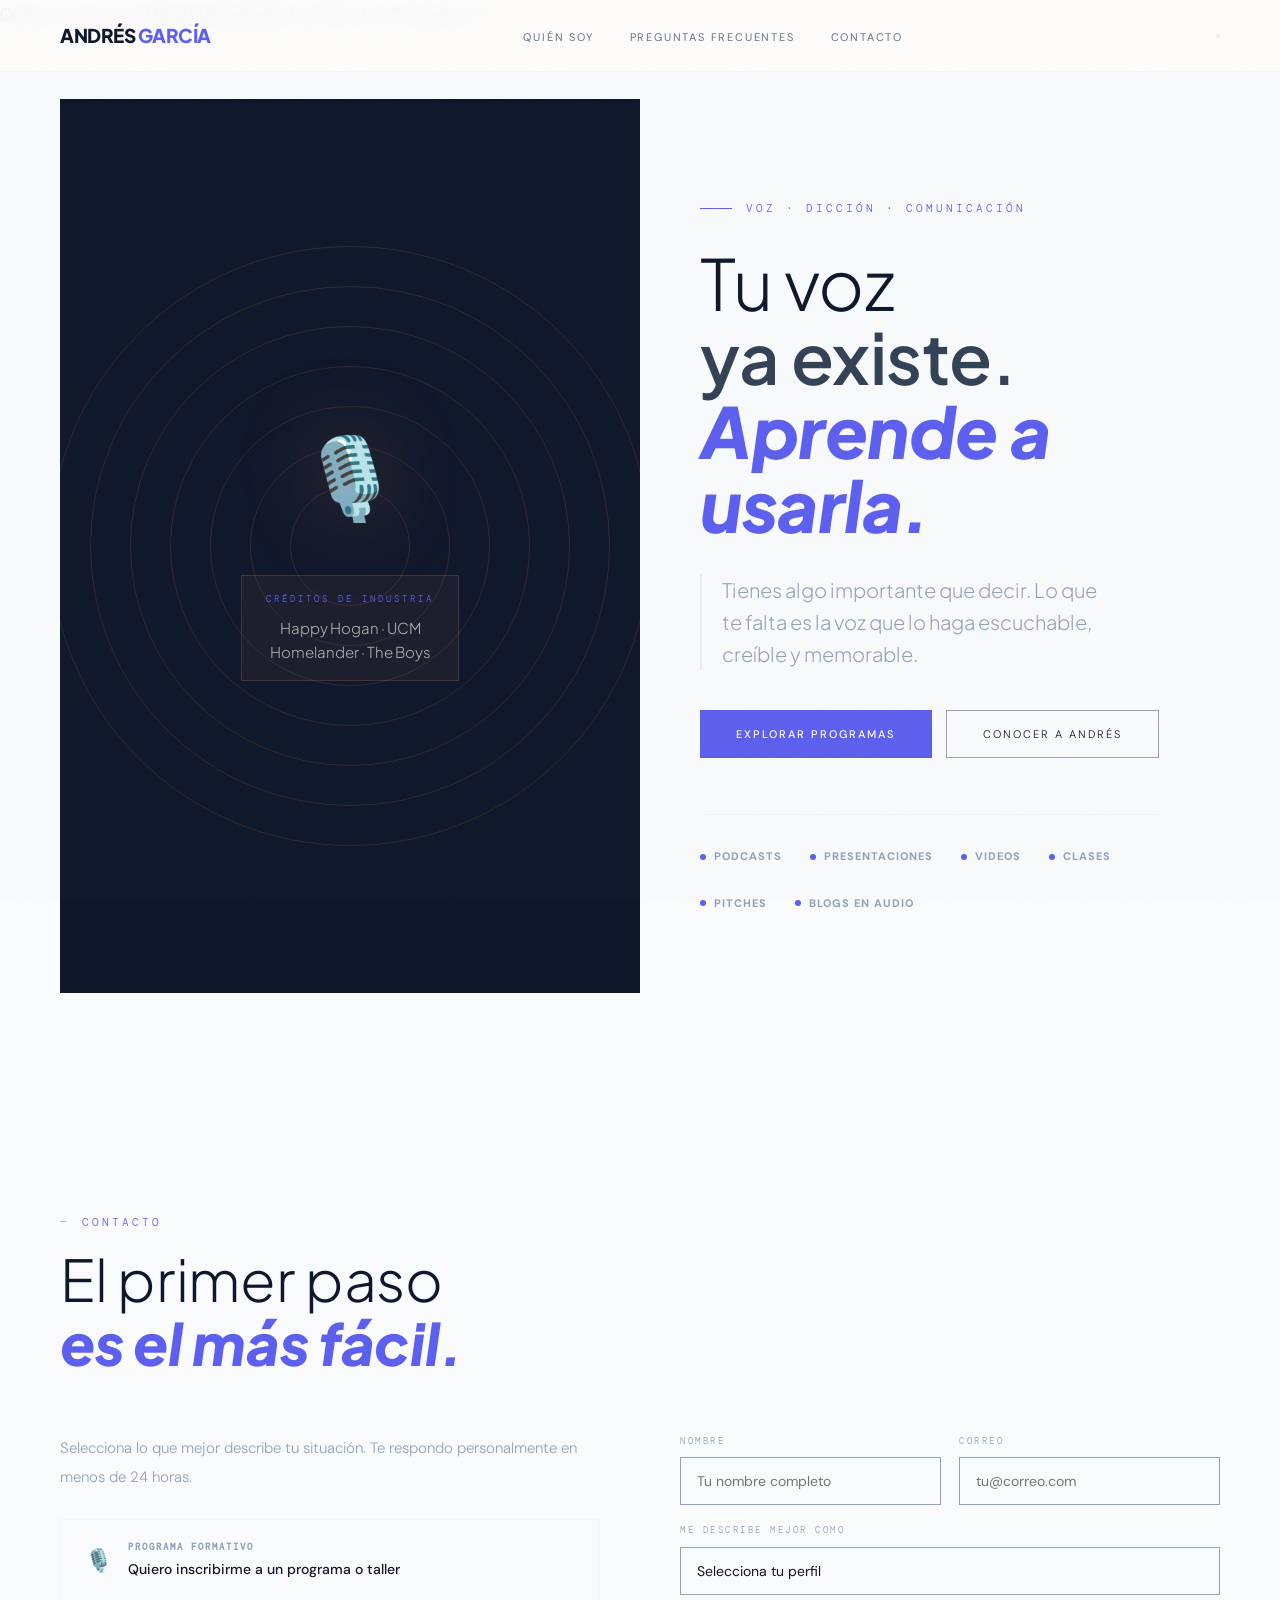
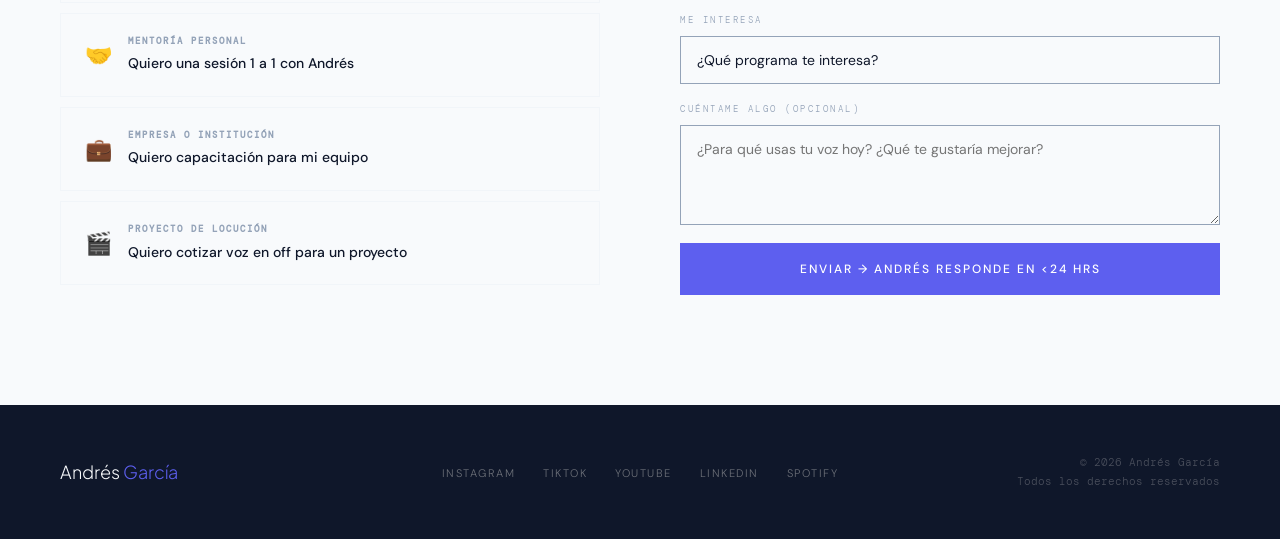
==== commit dfc6da24: "Fix: Mobile menu functional and Typography update to Plus Jakarta Sans" ====
--- a/index.html
+++ b/index.html
@@ -6,7 +6,7 @@
     <title>Andrés García — Voz & Comunicación</title>
     <link rel="preconnect" href="https://fonts.googleapis.com">
     <link rel="stylesheet" href="Style/style.css">
-    <link href="https://fonts.googleapis.com/css2?family=Cormorant+Garamond:ital,wght@0,300;0,400;0,600;1,300;1,400&family=DM+Sans:wght@300;400;500&family=DM+Mono:wght@400&display=swap" rel="stylesheet">
+    <link href="https://fonts.googleapis.com/css2?family=Plus+Jakarta+Sans:ital,wght@0,300;0,400;0,600;0,800;1,400&family=DM+Sans:wght@300;400;500&family=DM+Mono:wght@400&display=swap" rel="stylesheet">
 </head>
 <body>
 
@@ -180,62 +180,6 @@
   <div class="ft-right">© 2026 Andrés García<br>Todos los derechos reservados</div>
 </footer>
 
-<script>
-// ── CONCENTRIC ARCS ──
-const arcsEl = document.getElementById('arcs');
-for (let i = 0; i < 7; i++) {
-  const arc = document.createElement('div');
-  arc.className = 'arc';
-  const s = 120 + i * 80;
-  arc.style.cssText = `width:${s}px;height:${s}px;animation-delay:${i * 0.4}s;`;
-  arcsEl.appendChild(arc);
-}
-
-// ── NAV SCROLL ──
-window.addEventListener('scroll', () => {
-  document.getElementById('main-nav').classList.toggle('scrolled', scrollY > 40);
-});
-
-// ── AUDIENCE TABS ──
-function switchAudience(id, btn) {
-  document.querySelectorAll('.an-btn').forEach(b => b.classList.remove('active'));
-  document.querySelectorAll('.audience-panel').forEach(p => p.classList.remove('active'));
-  btn.classList.add('active');
-  document.getElementById('panel-' + id).classList.add('active');
-}
-
-// ── FAQ ──
-function toggleFaq(btn) {
-  const item = btn.parentElement;
-  const isOpen = item.classList.contains('open');
-  document.querySelectorAll('.faq-item').forEach(i => i.classList.remove('open'));
-  if (!isOpen) item.classList.add('open');
-}
-
-// ── SCROLL REVEAL ──
-const observer = new IntersectionObserver(entries => {
-  entries.forEach(e => { if (e.isIntersecting) e.target.classList.add('visible'); });
-}, { threshold: 0.08 });
-document.querySelectorAll('.reveal').forEach(el => observer.observe(el));
-
-// ── MOBILE MENU ──
-function toggleMenu() {
-  const menu = document.getElementById('mobile-menu');
-  const btn  = document.getElementById('hamburger');
-  menu.classList.toggle('open');
-  btn.classList.toggle('open');
-  document.body.style.overflow = menu.classList.contains('open') ? 'hidden' : '';
-}
-function closeMenu() {
-  document.getElementById('mobile-menu').classList.remove('open');
-  document.getElementById('hamburger').classList.remove('open');
-  document.body.style.overflow = '';
-}
-// Close menu on resize to desktop
-window.addEventListener('resize', () => {
-  if (window.innerWidth > 768) closeMenu();
-});
-</script>
     <!-- SCRIPTS -->
     <script src="Script/main.js"></script>
 </body>
--- a/Style/style.css
+++ b/Style/style.css
@@ -54,10 +54,11 @@
 nav.scrolled { box-shadow: 0 2px 24px rgba(26,26,34,0.06); }
 
 .nav-name {
-  font-family: 'Cormorant Garamond', serif;
-  font-size: 19px; font-weight: 400;
-  letter-spacing: 0.5px;
+  font-family: 'Plus Jakarta Sans', sans-serif;
+  font-size: 19px; font-weight: 800;
+  letter-spacing: -0.5px;
   color: var(--ink); text-decoration: none;
+  text-transform: uppercase;
 }
 .nav-name span { color: var(--primary); }
 
@@ -141,8 +142,8 @@
   font-family: 'DM Mono', monospace;
 }
 .cred-names {
-  font-family: 'Cormorant Garamond', serif;
-  font-size: 15px; font-style: italic;
+  font-family: 'Plus Jakarta Sans', sans-serif;
+  font-size: 15px; 
   color: rgba(247,244,238,0.7); line-height: 1.6;
 }
 
@@ -157,7 +158,7 @@
 }
 
 h1 {
-  font-family: 'Cormorant Garamond', serif;
+  font-family: 'Plus Jakarta Sans', sans-serif;
   font-size: clamp(48px, 5.5vw, 80px);
   font-weight: 300; line-height: 1.05;
   letter-spacing: -0.5px;
@@ -167,14 +168,14 @@
   font-weight: 600; display: block;
   color: var(--slate);
 }
-h1 em {
-  font-style: italic; color: var(--primary);
+h1 em { font-weight: 800;
+   color: var(--primary);
   display: block;
 }
 
 .hero-tagline {
-  font-family: 'Cormorant Garamond', serif;
-  font-size: 20px; font-style: italic;
+  font-family: 'Plus Jakarta Sans', sans-serif;
+  font-size: 20px; 
   color: var(--muted); margin: 24px 0 40px;
   line-height: 1.6; max-width: 400px;
   border-left: 2px solid var(--primary-dim);
@@ -213,7 +214,7 @@
   border-top: 1px solid var(--bg-alt);
   display: flex; gap: 28px; flex-wrap: wrap;
 }
-.use-item {
+.use-item { font-weight: 800;
   display: flex; align-items: center; gap: 8px;
 }
 .use-dot {
@@ -236,13 +237,13 @@
 .s-tag::before { content: '—'; opacity: 0.5; }
 
 h2 {
-  font-family: 'Cormorant Garamond', serif;
+  font-family: 'Plus Jakarta Sans', sans-serif;
   font-size: clamp(36px, 4.5vw, 60px);
   font-weight: 300; line-height: 1.1;
   letter-spacing: -0.3px;
   margin-bottom: 20px;
 }
-h2 em { font-style: italic; color: var(--primary); }
+h2 em { font-weight: 800;  color: var(--primary); }
 h2 strong { font-weight: 600; }
 
 /* ── PROBLEMA / PROPUESTA ── */
@@ -253,13 +254,13 @@
   gap: 100px; align-items: center;
 }
 #problema h2 { color: var(--bg-main); }
-#problema h2 em { color: var(--primary-l); }
+#problema h2 em { font-weight: 800; color: var(--primary-l); }
 #problema .s-tag { color: var(--primary-l); }
 #problema .s-tag::before { color: rgba(212,145,106,0.4); }
 
 .problema-intro {
-  font-family: 'Cormorant Garamond', serif;
-  font-size: 22px; font-style: italic;
+  font-family: 'Plus Jakarta Sans', sans-serif;
+  font-size: 22px; 
   color: rgba(247,244,238,0.6); line-height: 1.7;
   margin-bottom: 32px;
 }
@@ -286,7 +287,7 @@
 }
 .uc-icon { font-size: 28px; margin-bottom: 16px; display: block; }
 .uc-title {
-  font-family: 'Cormorant Garamond', serif;
+  font-family: 'Plus Jakarta Sans', sans-serif;
   font-size: 20px; font-weight: 600;
   color: var(--bg-main); margin-bottom: 8px;
   line-height: 1.2;
@@ -322,13 +323,13 @@
   background: linear-gradient(to right, var(--primary), transparent);
 }
 .quien-initial {
-  font-family: 'Cormorant Garamond', serif;
+  font-family: 'Plus Jakarta Sans', sans-serif;
   font-size: 80px; font-weight: 600;
   color: var(--primary-dim); line-height: 1;
   margin-bottom: -10px;
 }
 .quien-name {
-  font-family: 'Cormorant Garamond', serif;
+  font-family: 'Plus Jakarta Sans', sans-serif;
   font-size: 28px; font-weight: 400;
   color: var(--ink); line-height: 1.2; margin-bottom: 6px;
 }
@@ -346,7 +347,7 @@
   background: var(--bg-main); padding: 18px 16px;
 }
 .qs-num {
-  font-family: 'Cormorant Garamond', serif;
+  font-family: 'Plus Jakarta Sans', sans-serif;
   font-size: 32px; font-weight: 600;
   color: var(--primary); line-height: 1;
 }
@@ -362,7 +363,7 @@
   font-family: 'DM Mono', monospace;
 }
 .cb-items { display: flex; flex-direction: column; gap: 8px; }
-.cb-item {
+.cb-item { font-weight: 800;
   display: flex; align-items: center; gap: 10px;
 }
 .cb-dot { width: 5px; height: 5px; background: var(--primary); border-radius: 50%; flex-shrink: 0; }
@@ -374,9 +375,9 @@
   line-height: 1.9; margin-bottom: 20px;
 }
 .quien-bio p strong { color: var(--ink); font-weight: 500; }
-.quien-bio p em {
-  font-family: 'Cormorant Garamond', serif;
-  font-style: italic; font-size: 18px; color: var(--primary);
+.quien-bio p em { font-weight: 800;
+  font-family: 'Plus Jakarta Sans', sans-serif;
+   font-size: 18px; color: var(--primary);
 }
 
 .quien-pull {
@@ -384,8 +385,8 @@
   padding: 28px 32px;
   background: var(--primary-dim);
   border-left: 3px solid var(--primary);
-  font-family: 'Cormorant Garamond', serif;
-  font-size: 22px; font-style: italic;
+  font-family: 'Plus Jakarta Sans', sans-serif;
+  font-size: 22px; 
   color: var(--slate); line-height: 1.6;
 }
 
@@ -418,7 +419,7 @@
   gap: 60px; margin-bottom: 40px; align-items: start;
 }
 .pi-head {
-  font-family: 'Cormorant Garamond', serif;
+  font-family: 'Plus Jakarta Sans', sans-serif;
   font-size: 26px; font-weight: 300; line-height: 1.3;
   color: var(--slate);
 }
@@ -441,7 +442,7 @@
   margin-bottom: 20px; opacity: 0.7;
 }
 .svc-name {
-  font-family: 'Cormorant Garamond', serif;
+  font-family: 'Plus Jakarta Sans', sans-serif;
   font-size: 22px; font-weight: 600;
   line-height: 1.2; margin-bottom: 12px;
   color: var(--ink);
@@ -518,7 +519,7 @@
   border-radius: 50%;
   display: flex; align-items: center; justify-content: center;
   margin: 0 auto 24px;
-  font-family: 'Cormorant Garamond', serif;
+  font-family: 'Plus Jakarta Sans', sans-serif;
   font-size: 22px; font-weight: 600; color: var(--primary);
   transition: background 0.3s, border-color 0.3s;
 }
@@ -527,7 +528,7 @@
   border-color: var(--primary);
 }
 .step-title {
-  font-family: 'Cormorant Garamond', serif;
+  font-family: 'Plus Jakarta Sans', sans-serif;
   font-size: 18px; font-weight: 600;
   margin-bottom: 10px; color: var(--ink);
 }
@@ -548,14 +549,14 @@
   background: var(--ink);
 }
 .testi-mark {
-  font-family: 'Cormorant Garamond', serif;
+  font-family: 'Plus Jakarta Sans', sans-serif;
   font-size: 60px; color: var(--primary);
   opacity: 0.3; line-height: 1; margin-bottom: 8px;
 }
 .testi-card:first-child .testi-mark { opacity: 0.5; }
 .testi-q {
-  font-family: 'Cormorant Garamond', serif;
-  font-size: 20px; font-style: italic;
+  font-family: 'Plus Jakarta Sans', sans-serif;
+  font-size: 20px; 
   line-height: 1.7; margin-bottom: 28px;
   color: var(--slate);
 }
@@ -597,7 +598,7 @@
 .faq-aside p { font-size: 15px; color: var(--muted); line-height: 1.8; margin-top: 20px; }
 .faq-aside .btn-outline { margin-top: 28px; display: inline-block; }
 
-.faq-item {
+.faq-item { font-weight: 800;
   border-bottom: 1px solid var(--muted);
 }
 .faq-q {
@@ -646,12 +647,12 @@
   border: 1px solid rgba(255,255,255,0.1); border-radius: 50%;
 }
 .cta-text h2 {
-  font-family: 'Cormorant Garamond', serif;
+  font-family: 'Plus Jakarta Sans', sans-serif;
   font-size: clamp(32px, 4vw, 52px);
   font-weight: 300; color: var(--white);
   line-height: 1.1; margin-bottom: 16px;
 }
-.cta-text h2 em { font-style: italic; }
+.cta-text h2 em { font-weight: 800;  }
 .cta-text h2 strong { font-weight: 600; }
 .cta-text p { color: rgba(255,255,255,0.7); font-size: 16px; }
 .btn-white {
@@ -672,7 +673,7 @@
   gap: 80px; margin-top: 60px;
 }
 .contact-paths { display: flex; flex-direction: column; gap: 10px; }
-.cp-item {
+.cp-item { font-weight: 800;
   display: flex; align-items: center; gap: 16px;
   padding: 20px 24px; background: var(--bg-main);
   border: 1px solid var(--bg-alt);
@@ -717,7 +718,7 @@
   align-items: center; gap: 40px;
 }
 .ft-name {
-  font-family: 'Cormorant Garamond', serif;
+  font-family: 'Plus Jakarta Sans', sans-serif;
   font-size: 18px; color: var(--bg-main);
 }
 .ft-name span { color: var(--primary); }
@@ -830,7 +831,7 @@
     display: block; padding: 18px 0;
     border-bottom: 1px solid var(--bg-alt);
     text-decoration: none; color: var(--ink);
-    font-size: 24px; font-family: 'Cormorant Garamond', serif;
+    font-size: 24px; font-family: 'Plus Jakarta Sans', sans-serif;
     font-weight: 300; transition: color 0.2s;
   }
   .mobile-menu a:hover { color: var(--primary); }
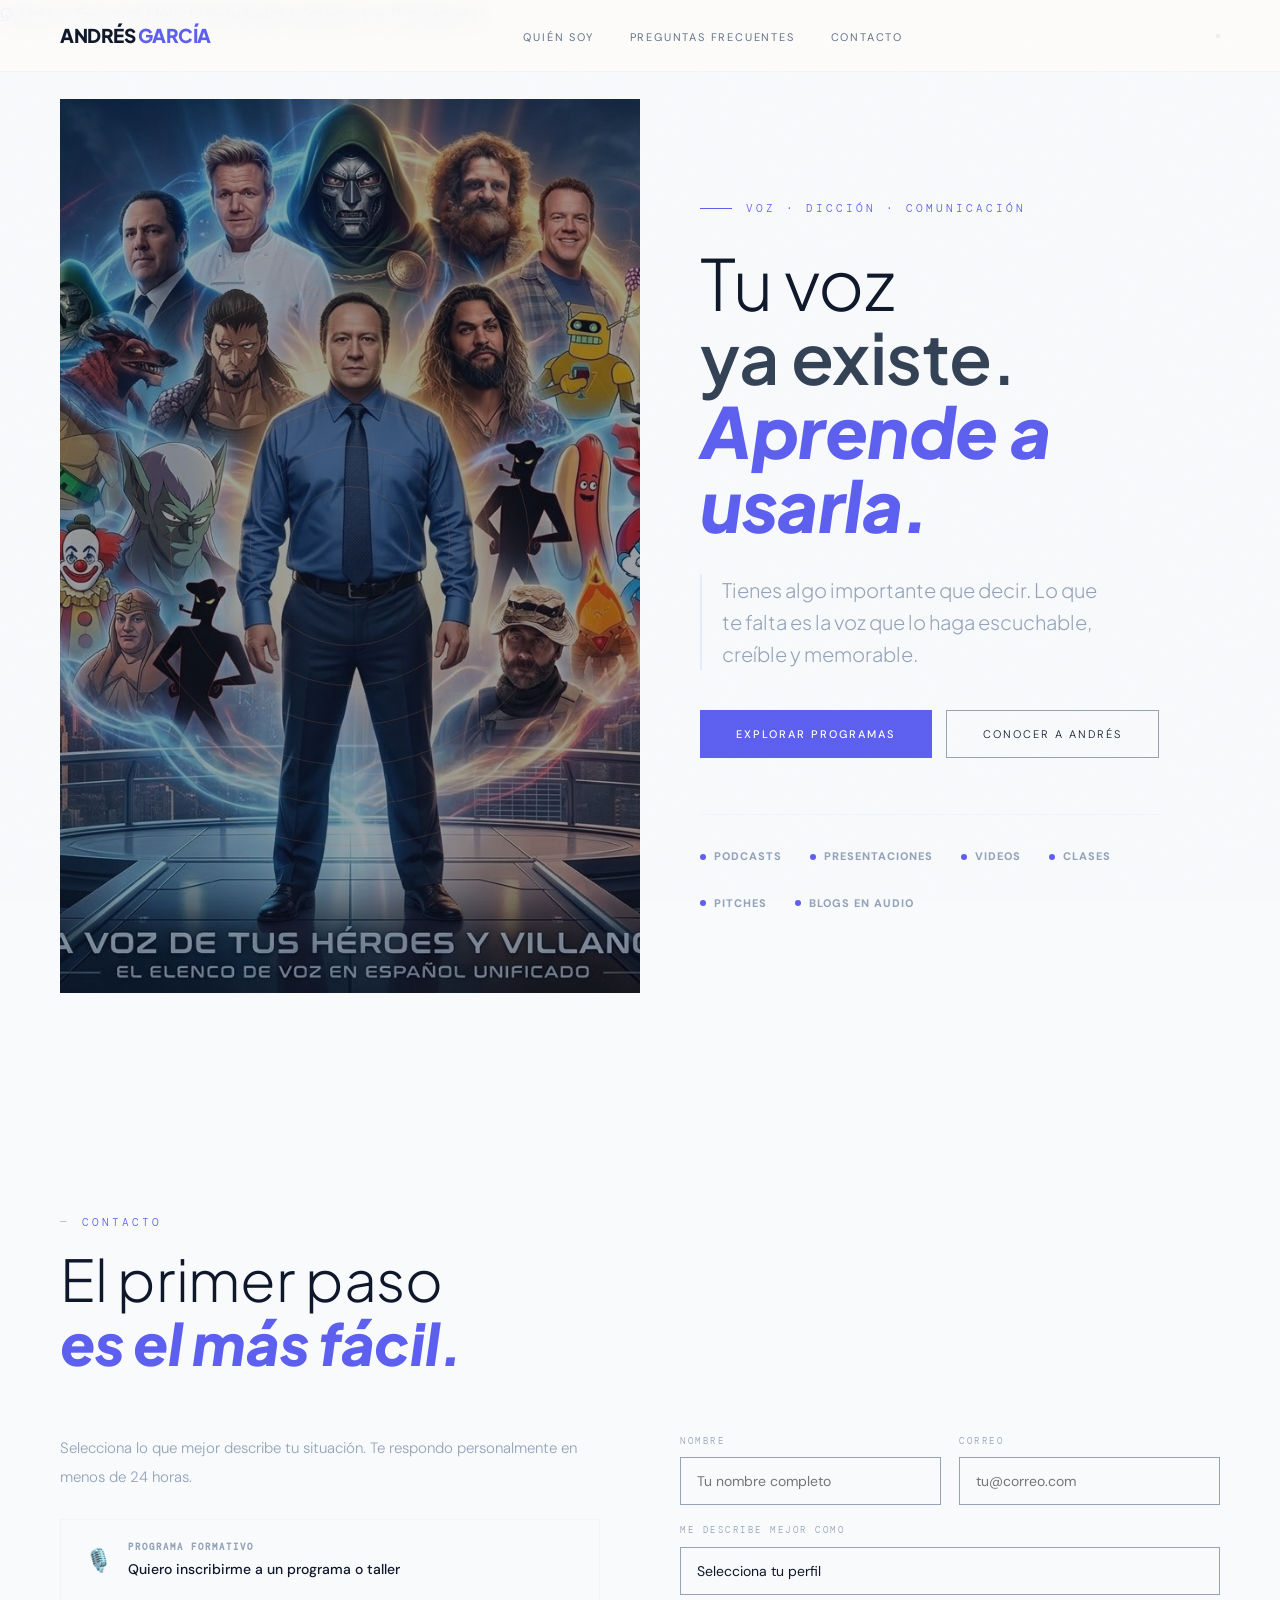
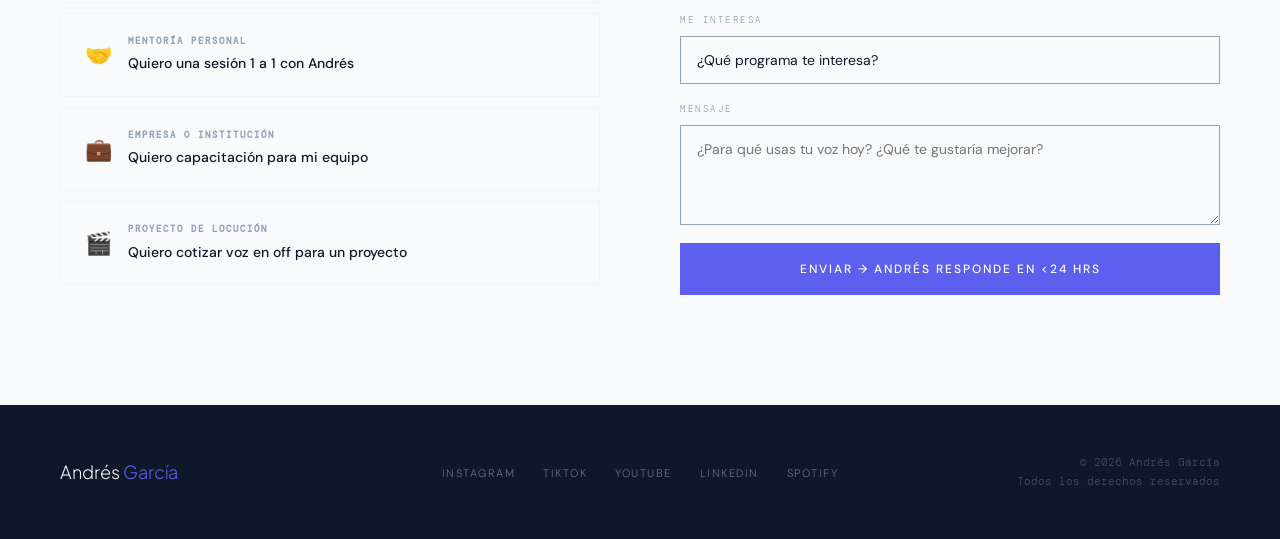
==== commit 4f28cfa3: "UI: Add Hero image and contact form functional structure" ====
--- a/index.html
+++ b/index.html
@@ -38,16 +38,6 @@
 <section id="hero">
     <div class="hero-right">
         <div class="arc-container" id="arcs"></div>
-        <div class="hero-mic">
-            <span class="mic-symbol">🎙️</span>
-            <div class="hero-credential">
-                <span class="cred-label">Créditos de industria</span>
-                <div class="cred-names">
-                    Happy Hogan · UCM<br>
-                    Homelander · The Boys
-                </div>
-            </div>
-        </div>
     </div>
     
     <div class="hero-left">
@@ -115,46 +105,46 @@
         </a>
       </div>
     </div>
-    <form class="contact-form" onsubmit="return false">
+    <form class="contact-form" action="https://formspree.io/f/SU_ID_AQUI" method="POST">
       <div class="cf-row">
         <div class="cf-group">
           <label class="cf-label">Nombre</label>
-          <input type="text" placeholder="Tu nombre completo">
+          <input type="text" name="nombre" placeholder="Tu nombre completo" required>
         </div>
         <div class="cf-group">
           <label class="cf-label">Correo</label>
-          <input type="email" placeholder="tu@correo.com">
+          <input type="email" name="email" placeholder="tu@correo.com" required>
         </div>
       </div>
       <div class="cf-group">
         <label class="cf-label">Me describe mejor como</label>
-        <select>
+        <select name="perfil">
           <option value="">Selecciona tu perfil</option>
-          <option>Creador de contenido (YouTube, podcast, redes)</option>
-          <option>Emprendedor / Profesionista</option>
-          <option>Ejecutivo o líder de equipo</option>
-          <option>Estudiante o académico</option>
-          <option>Docente o instructor</option>
-          <option>Empresa (capacitación corporativa)</option>
-          <option>Otro</option>
+          <option value="creador">Creador de contenido (YouTube, podcast, redes)</option>
+          <option value="emprendedor">Emprendedor / Profesionista</option>
+          <option value="ejecutivo">Ejecutivo o líder de equipo</option>
+          <option value="estudiante">Estudiante o académico</option>
+          <option value="docente">Docente o instructor</option>
+          <option value="empresa">Empresa (capacitación corporativa)</option>
+          <option value="otro">Otro</option>
         </select>
       </div>
       <div class="cf-group">
         <label class="cf-label">Me interesa</label>
-        <select>
+        <select name="interes">
           <option value="">¿Qué programa te interesa?</option>
-          <option>Programa Voz para Creadores</option>
-          <option>Programa Voz de Impacto (Profesionales)</option>
-          <option>Taller Blog a Audio</option>
-          <option>Mentoría 1 a 1</option>
-          <option>Capacitación Corporativa</option>
-          <option>Locución / Voz en off</option>
-          <option>Aún no lo tengo claro, quiero orientación</option>
+          <option value="creadores">Programa Voz para Creadores</option>
+          <option value="impacto">Programa Voz de Impacto (Profesionales)</option>
+          <option value="blog-audio">Taller Blog a Audio</option>
+          <option value="mentoria">Mentoría 1 a 1</option>
+          <option value="corporativa">Capacitación Corporativa</option>
+          <option value="locucion">Locución / Voz en off</option>
+          <option value="orientacion">Aún no lo tengo claro, quiero orientación</option>
         </select>
       </div>
       <div class="cf-group">
-        <label class="cf-label">Cuéntame algo (opcional)</label>
-        <textarea placeholder="¿Para qué usas tu voz hoy? ¿Qué te gustaría mejorar?"></textarea>
+        <label class="cf-label">Mensaje</label>
+        <textarea name="mensaje" placeholder="¿Para qué usas tu voz hoy? ¿Qué te gustaría mejorar?"></textarea>
       </div>
       <button type="submit" class="btn-primary" style="width:100%; padding:18px; font-size:12px;">
         Enviar → Andrés responde en &lt;24 hrs
--- a/Style/style.css
+++ b/Style/style.css
@@ -94,7 +94,9 @@
 }
 
 .hero-right {
-  background: var(--ink);
+  background: linear-gradient(rgba(15, 23, 42, 0.4), rgba(15, 23, 42, 0.4)), url('../Images/Front.jpg');
+  background-size: cover;
+  background-position: center;
   position: relative; overflow: hidden;
   display: flex; align-items: center; justify-content: center;
 }
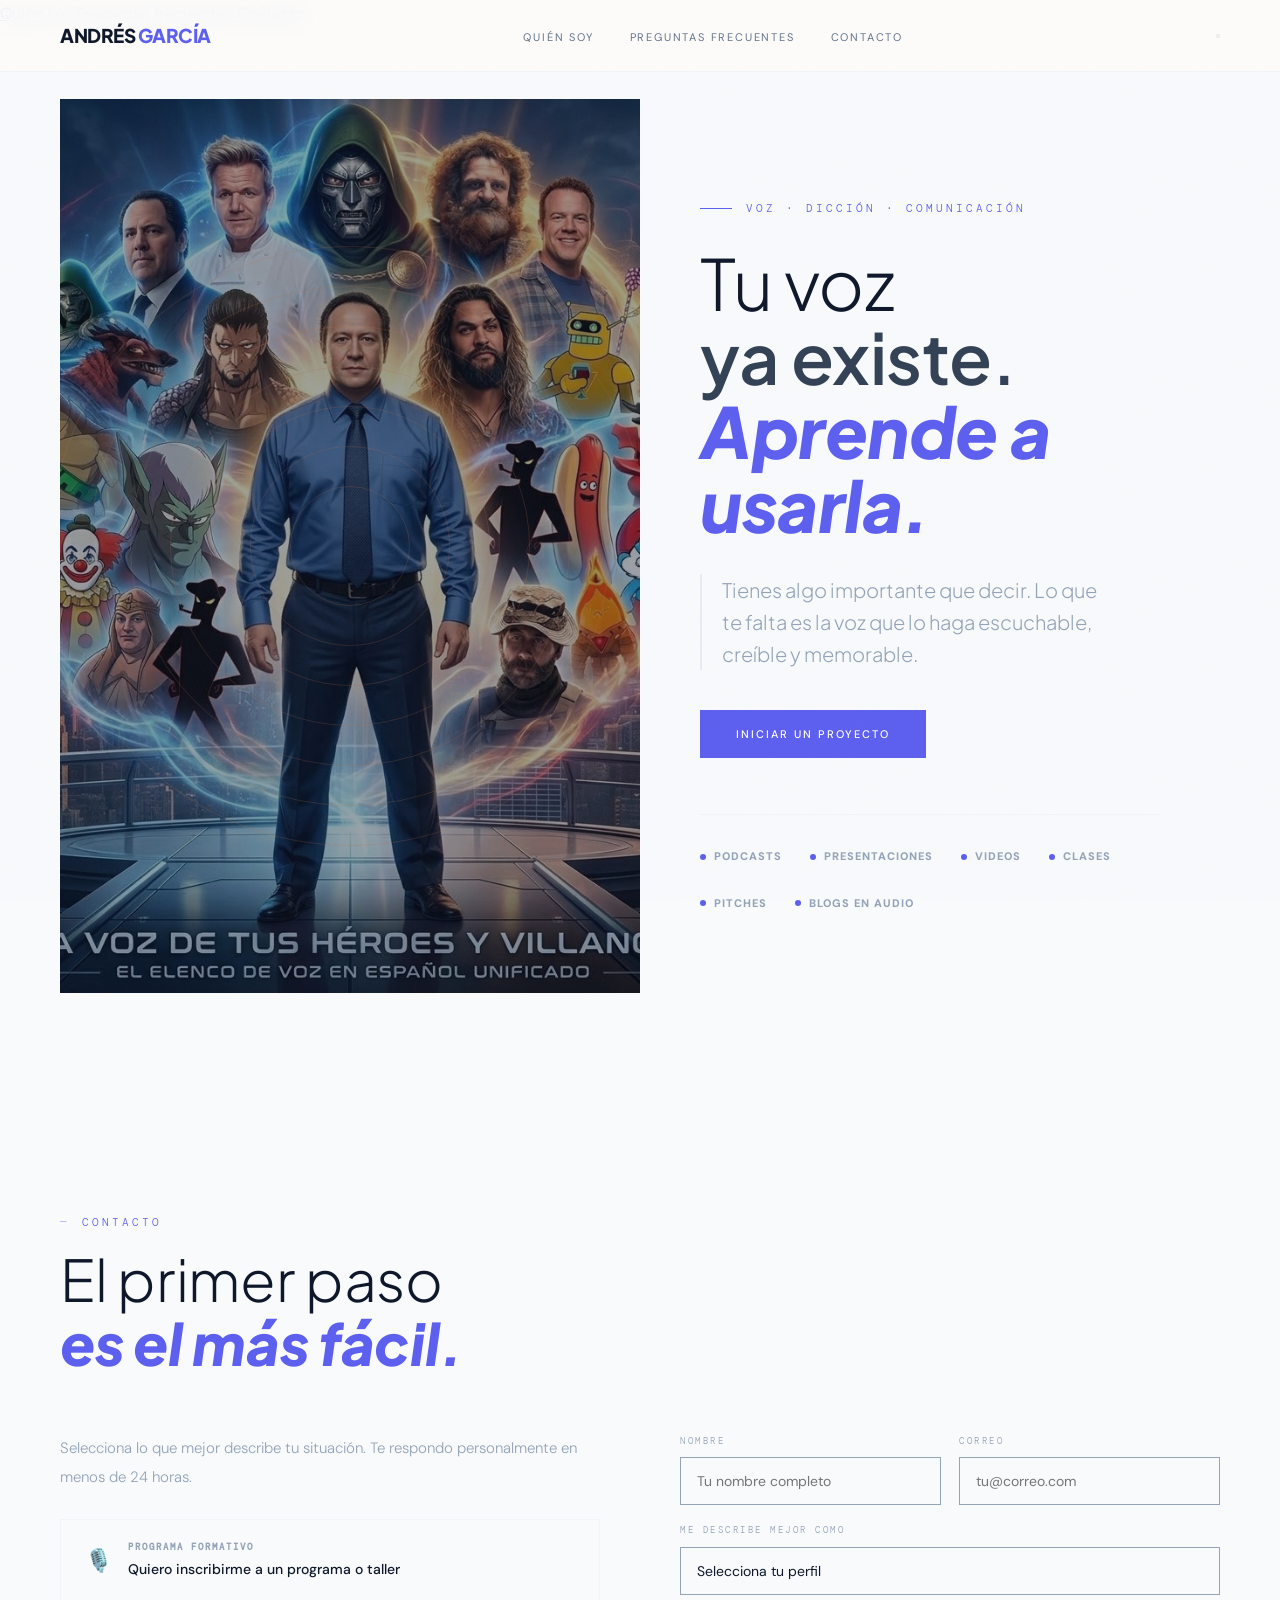
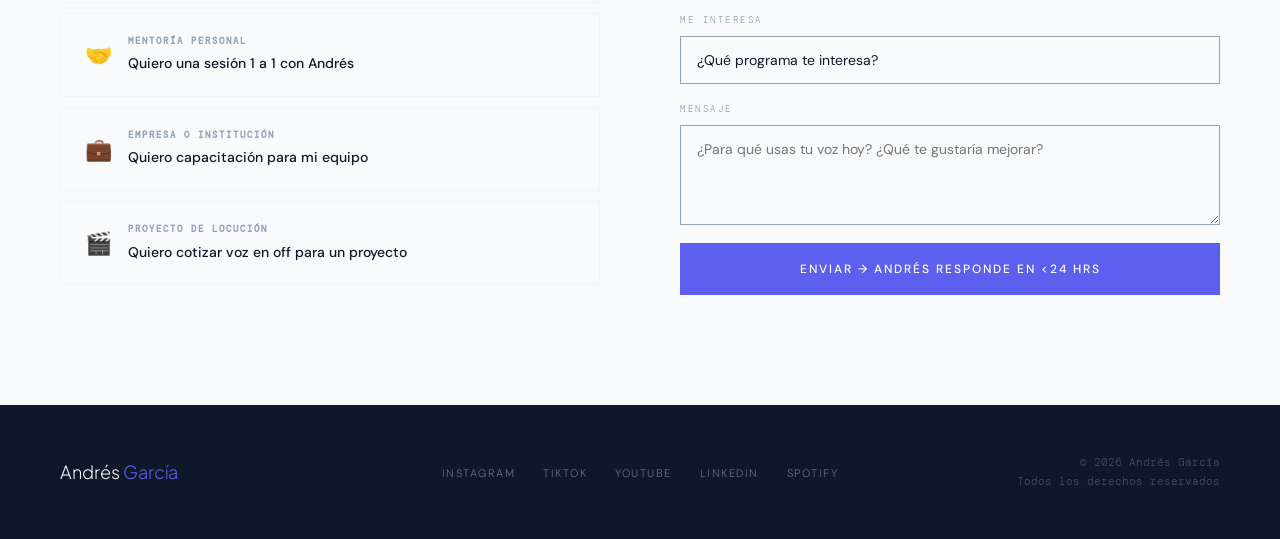
==== commit d169a517: "Update: Integrate Wiki Doblaje info and remove 'Ver Programas' buttons" ====
--- a/index.html
+++ b/index.html
@@ -18,7 +18,6 @@
     <li><a href="Pages/Faq.html">Preguntas frecuentes</a></li>
     <li><a href="#contacto">Contacto</a></li>
   </ul>
-  <!-- <a href="#servicios" class="nav-cta">Ver Programas</a> -->
   <button class="nav-hamburger" id="hamburger" aria-label="Menú" onclick="toggleMenu()">
     <span></span><span></span><span></span>
   </button>
@@ -27,11 +26,8 @@
 <!-- MOBILE MENU -->
 <div class="mobile-menu" id="mobile-menu">
   <a href="Pages/Acerca.html" onclick="closeMenu()">Quién soy</a>
-  <a href="#servicios"   onclick="closeMenu()">Servicios</a>
-  <a href="#metodo"      onclick="closeMenu()">Método</a>
-  <a href="#testimonios" onclick="closeMenu()">Resultados</a>
+  <a href="Pages/Faq.html"    onclick="closeMenu()">Preguntas frecuentes</a>
   <a href="#contacto"    onclick="closeMenu()">Contacto</a>
-  <a href="#servicios" class="m-cta" onclick="closeMenu()">Ver Programas →</a>
 </div>
 
 <!-- HERO -->
@@ -51,8 +47,7 @@
         Tienes algo importante que decir. Lo que te falta es la voz que lo haga escuchable, creíble y memorable.
       </p>
       <div class="hero-btns">
-        <a href="#servicios" class="btn-primary">Explorar Programas</a>
-        <a href="#quien" class="btn-outline">Conocer a Andrés</a>
+        <a href="#contacto" class="btn-primary">Iniciar un proyecto</a>
       </div>
       <div class="use-strip">
         <div class="use-item"><div class="use-dot"></div><span class="use-text">Podcasts</span></div>
@@ -105,7 +100,7 @@
         </a>
       </div>
     </div>
-    <form class="contact-form" action="https://formspree.io/f/SU_ID_AQUI" method="POST">
+    <form class="contact-form" action="https://formspree.io/f/xrejvejr" method="POST">
       <div class="cf-row">
         <div class="cf-group">
           <label class="cf-label">Nombre</label>
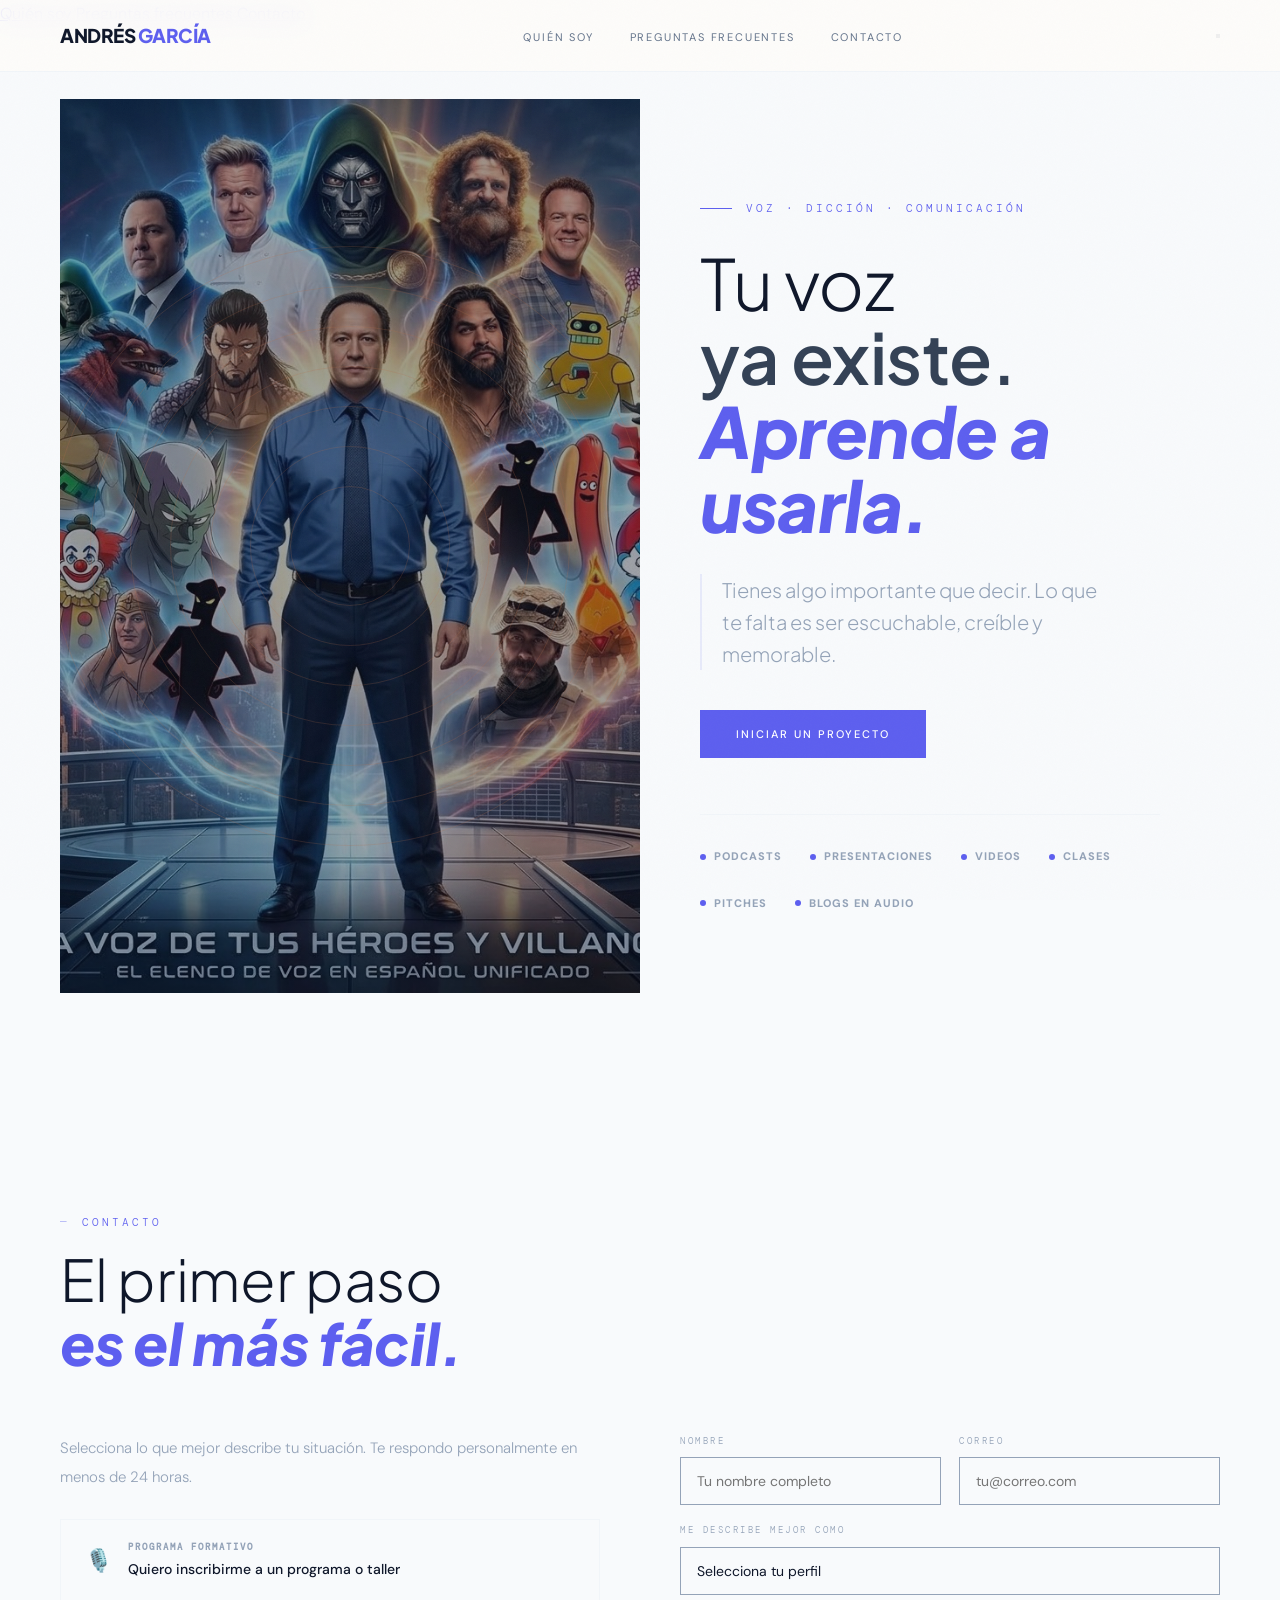
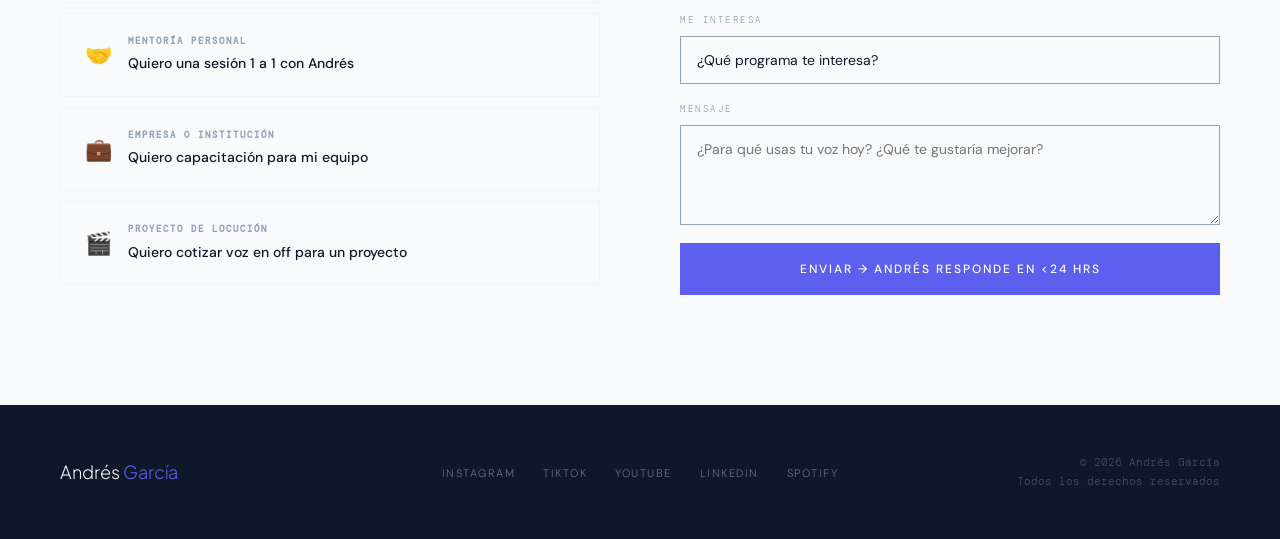
==== commit 9d516bd5: "Update tagline for clarity and impact" ====
--- a/index.html
+++ b/index.html
@@ -44,7 +44,7 @@
         <em>Aprende a usarla.</em>
       </h1>
       <p class="hero-tagline">
-        Tienes algo importante que decir. Lo que te falta es la voz que lo haga escuchable, creíble y memorable.
+        Tienes algo importante que decir. Lo que te falta es ser escuchable, creíble y memorable.
       </p>
       <div class="hero-btns">
         <a href="#contacto" class="btn-primary">Iniciar un proyecto</a>
@@ -168,4 +168,4 @@
     <!-- SCRIPTS -->
     <script src="Script/main.js"></script>
 </body>
-</html>+</html>
